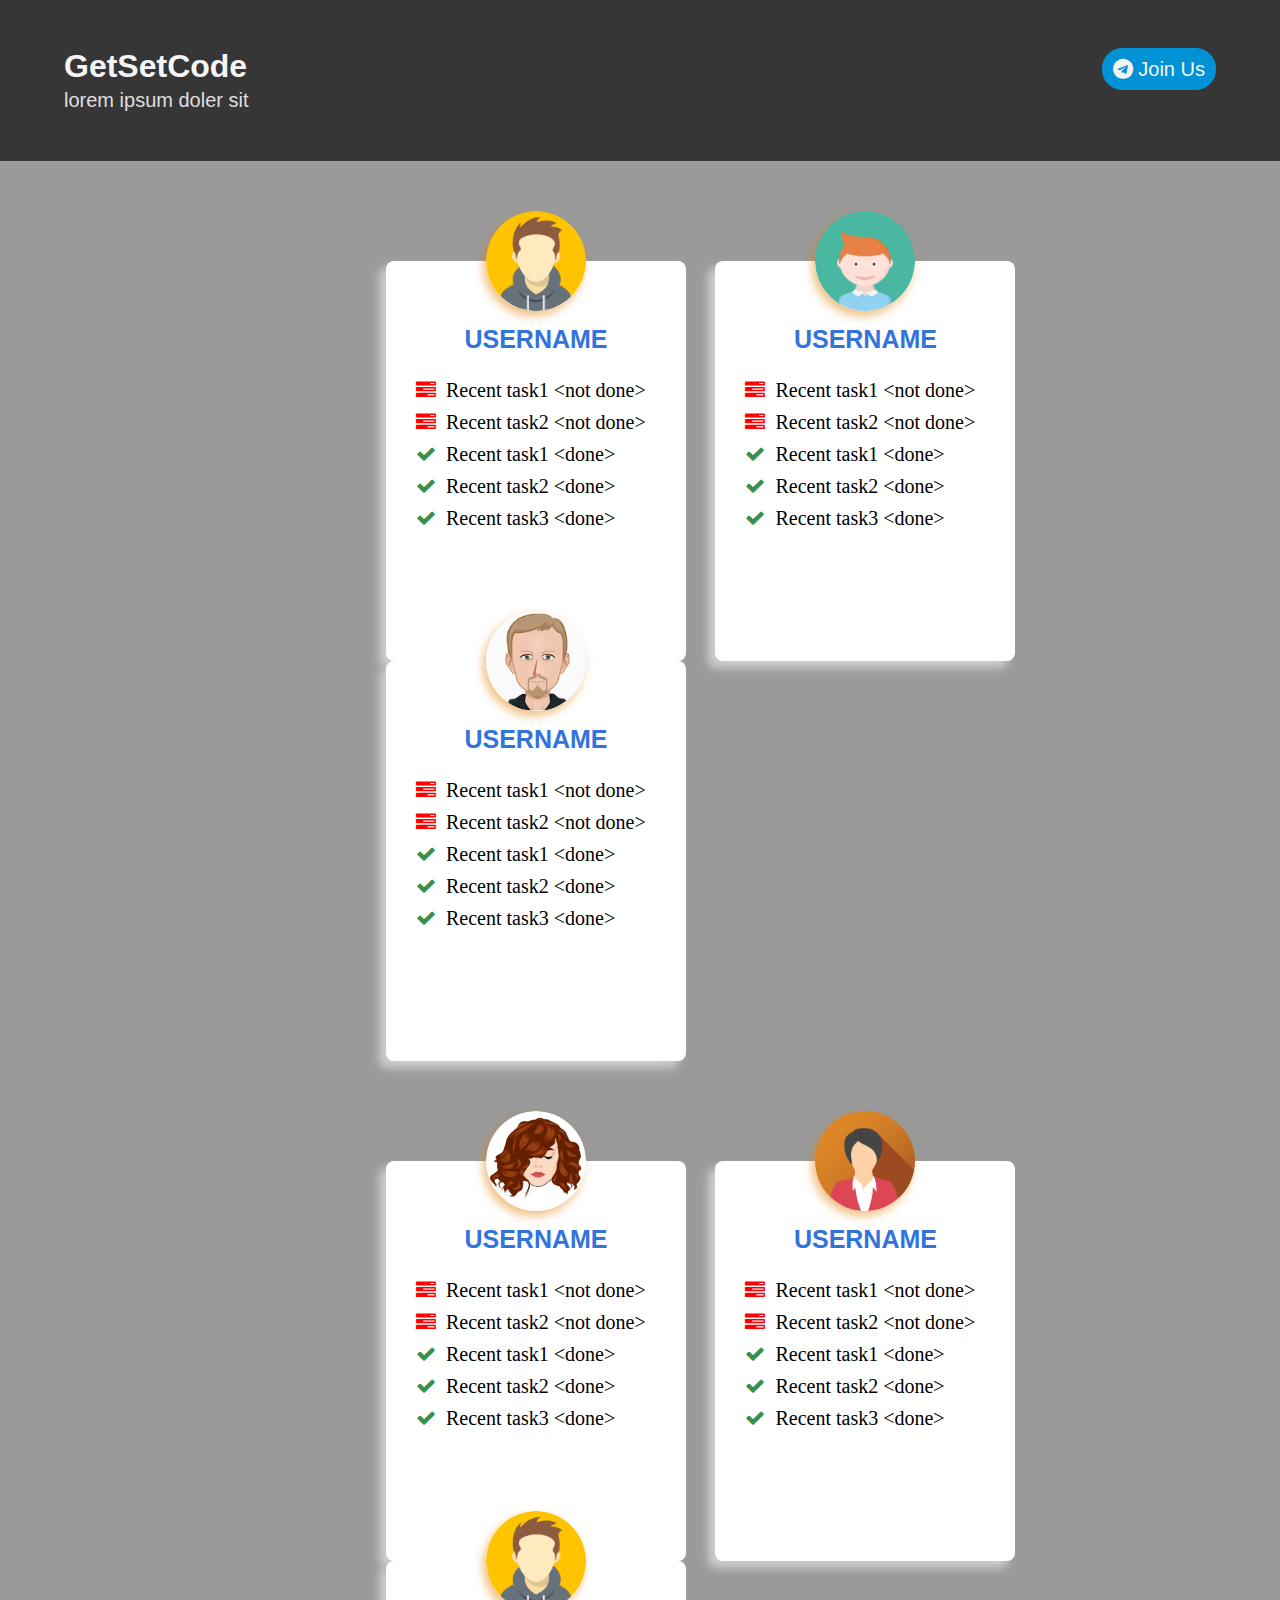
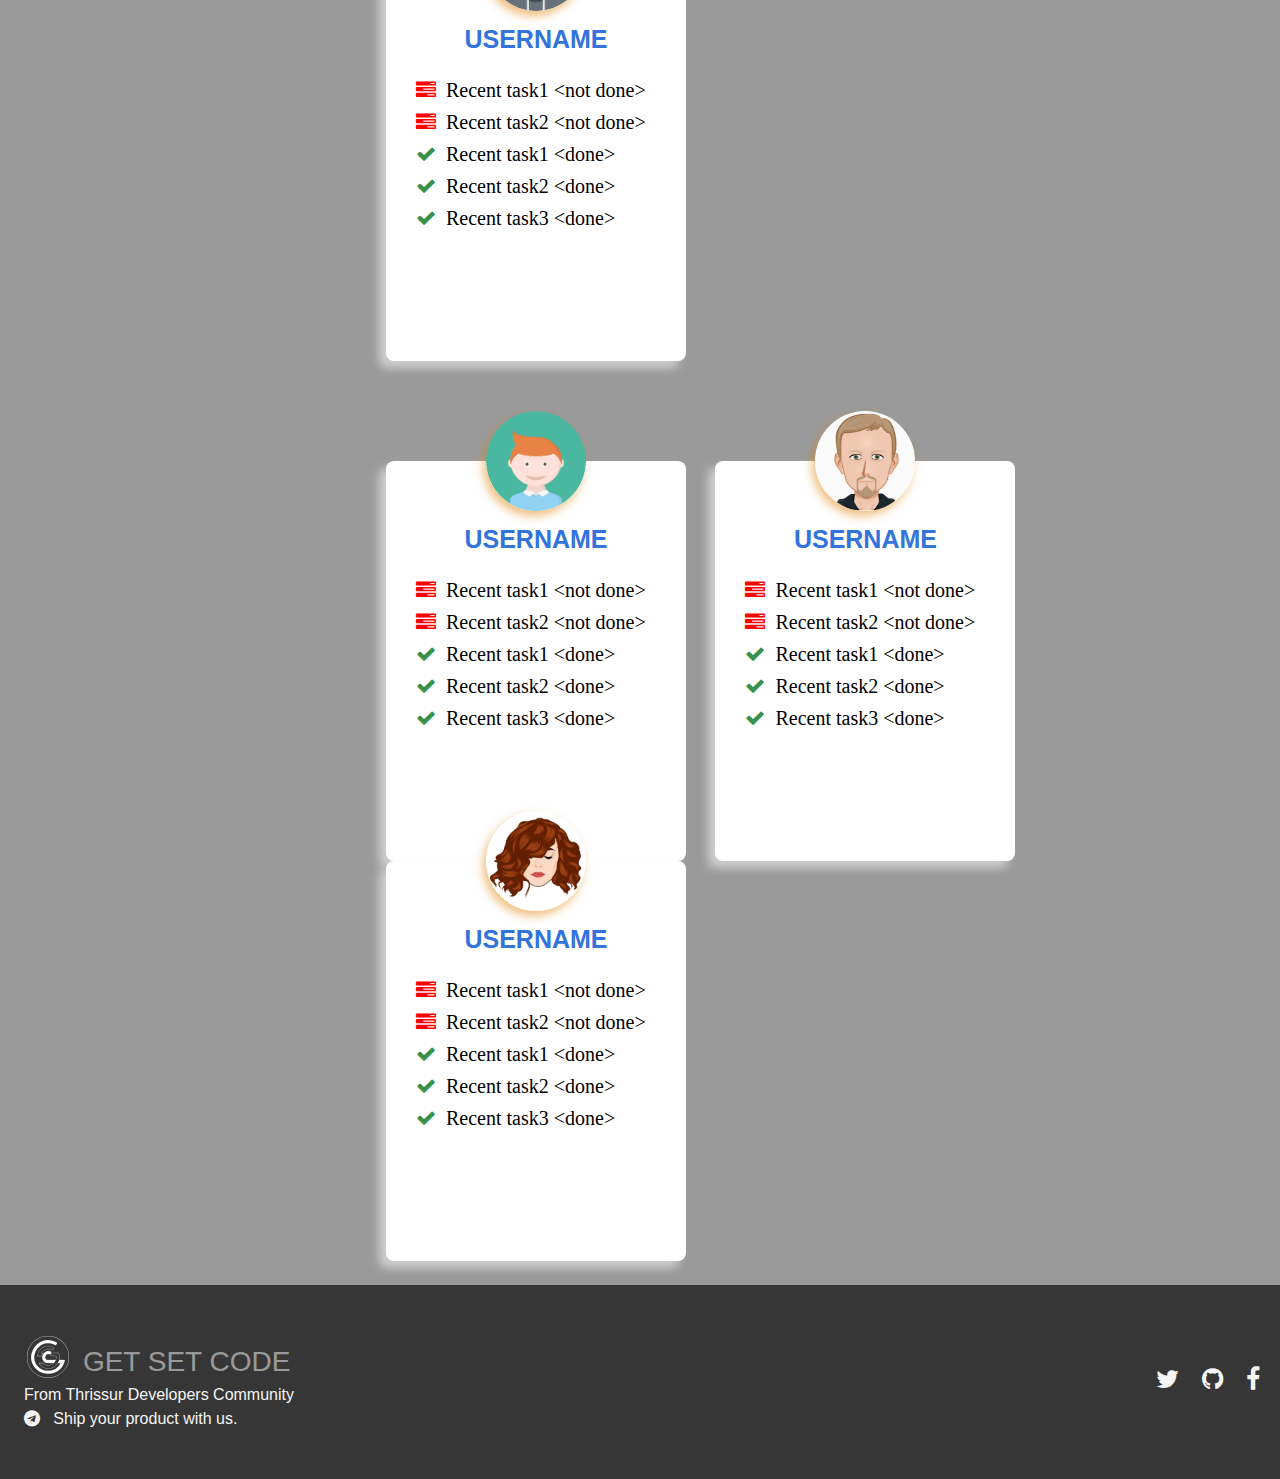
==== index.html @ 69f1162e "responsive modification" ====
<!DOCTYPE html>
<html lang="en" dir="ltr">
  <head>
    <meta charset="utf-8">
    <meta name="viewport" content="width=device-width, initial-scale=1">
    <link rel="shortcut icon" href="images/gsc_black.png">
    <title>GSC</title>
    <link rel="stylesheet" href="css/index.css">
    <link rel="stylesheet" href="css/bulma.css">
    <link rel="stylesheet" href="https://stackpath.bootstrapcdn.com/font-awesome/4.7.0/css/font-awesome.min.css">
  </head>
  <body>

    <!-- Top Section (Header) -->
      <section class="hero is-dark top-sect">
        <div class="hero-body">
          <div class="container">
            <a href="https:t.me/gsc_tdc" target="_blank">
              <div class="join-us">
                <i class="fa fa-telegram" aria-hidden="true"></i> Join Us
              </div>
            </a>
            <h1 class="title">
              GetSetCode
            </h1>
            <h2 class="subtitle">
              lorem ipsum doler sit
            </h2>
          </div>
        </div>
      </section>

    <!-- content part Leaderboard and user cards -->
    <div class="columns content-part">
      <!-- Leaderboard -->
      <div class="column is-one-quarter leader-board">

      </div>
      <!-- user cards -->
      <div class="column is-three-quarters">
        <div class="profile-cards">
          <a href="pages/user.html">
            <div class="user-card">
              <img class="user-avatar" src="images/ava1.jpg" alt="user_name">
              <h1 class="user-name">Username</h1>
              <div class="recent-task">
                <i class="fa fa-tasks" aria-hidden="true" style="color:#ff0000;"><font> &nbsp;Recent task1 &lt;not done&gt;</font></i><br>
                <i class="fa fa-tasks" aria-hidden="true" style="color:#ff0000;"><font> &nbsp;Recent task2 &lt;not done&gt;</font></i><br>
                <i class="fa fa-check" aria-hidden="true" style="color:#37914d;"><font> &nbsp;Recent task1 &lt;done&gt;</font></i><br>
                <i class="fa fa-check" aria-hidden="true" style="color:#37914d;"><font> &nbsp;Recent task2 &lt;done&gt;</font></i><br>
                <i class="fa fa-check" aria-hidden="true" style="color:#37914d;"><font> &nbsp;Recent task3 &lt;done&gt;</font></i>
              </div>
              <!-- <div class="performance-graph">
                <canvas id="myChart" width="400" height="100px"></canvas>
              </div> -->
            </div>
          </a>
          <a href="pages/user.html">
            <div class="user-card">
              <img class="user-avatar" src="images/ava2.jpg" alt="user_name">
              <h1 class="user-name">Username</h1>
              <div class="recent-task">
                <i class="fa fa-tasks" aria-hidden="true" style="color:#ff0000;"><font> &nbsp;Recent task1 &lt;not done&gt;</font></i><br>
                <i class="fa fa-tasks" aria-hidden="true" style="color:#ff0000;"><font> &nbsp;Recent task2 &lt;not done&gt;</font></i><br>
                <i class="fa fa-check" aria-hidden="true" style="color:#37914d;"><font> &nbsp;Recent task1 &lt;done&gt;</font></i><br>
                <i class="fa fa-check" aria-hidden="true" style="color:#37914d;"><font> &nbsp;Recent task2 &lt;done&gt;</font></i><br>
                <i class="fa fa-check" aria-hidden="true" style="color:#37914d;"><font> &nbsp;Recent task3 &lt;done&gt;</font></i>
              </div>
            </div>
          </a>
          <a href="pages/user.html">
            <div class="user-card">
              <img class="user-avatar" src="images/ava3.png" alt="user_name">
              <h1 class="user-name">Username</h1>
              <div class="recent-task">
                <i class="fa fa-tasks" aria-hidden="true" style="color:#ff0000"><font> &nbsp;Recent task1 &lt;not done&gt;</font></i><br>
                <i class="fa fa-tasks" aria-hidden="true" style="color:#ff0000"><font> &nbsp;Recent task2 &lt;not done&gt;</font></i><br>
                <i class="fa fa-check" aria-hidden="true" style="color:#37914d;"><font> &nbsp;Recent task1 &lt;done&gt;</font></i><br>
                <i class="fa fa-check" aria-hidden="true" style="color:#37914d;"><font> &nbsp;Recent task2 &lt;done&gt;</font></i><br>
                <i class="fa fa-check" aria-hidden="true" style="color:#37914d;"><font> &nbsp;Recent task3 &lt;done&gt;</font></i>
              </div>
            </div>
          </a>
        </div>

        <div class="profile-cards">
          <a href="pages/user.html">
            <div class="user-card">
              <img class="user-avatar" src="images/ava4.png" alt="user_name">
              <h1 class="user-name">Username</h1>
              <div class="recent-task">
                <i class="fa fa-tasks" aria-hidden="true" style="color:#ff0000"><font> &nbsp;Recent task1 &lt;not done&gt;</font></i><br>
                <i class="fa fa-tasks" aria-hidden="true" style="color:#ff0000"><font> &nbsp;Recent task2 &lt;not done&gt;</font></i><br>
                <i class="fa fa-check" aria-hidden="true" style="color:#37914d;"><font> &nbsp;Recent task1 &lt;done&gt;</font></i><br>
                <i class="fa fa-check" aria-hidden="true" style="color:#37914d;"><font> &nbsp;Recent task2 &lt;done&gt;</font></i><br>
                <i class="fa fa-check" aria-hidden="true" style="color:#37914d;"><font> &nbsp;Recent task3 &lt;done&gt;</font></i>
              </div>
            </div>
          </a>
          <a href="pages/user.html">
            <div class="user-card">
              <img class="user-avatar" src="images/ava5.png" alt="user_name">
              <h1 class="user-name">Username</h1>
              <div class="recent-task">
                <i class="fa fa-tasks" aria-hidden="true" style="color:#ff0000"><font> &nbsp;Recent task1 &lt;not done&gt;</font></i><br>
                <i class="fa fa-tasks" aria-hidden="true" style="color:#ff0000"><font> &nbsp;Recent task2 &lt;not done&gt;</font></i><br>
                <i class="fa fa-check" aria-hidden="true" style="color:#37914d;"><font> &nbsp;Recent task1 &lt;done&gt;</font></i><br>
                <i class="fa fa-check" aria-hidden="true" style="color:#37914d;"><font> &nbsp;Recent task2 &lt;done&gt;</font></i><br>
                <i class="fa fa-check" aria-hidden="true" style="color:#37914d;"><font> &nbsp;Recent task3 &lt;done&gt;</font></i>
              </div>
            </div>
          </a>
          <a href="pages/user.html">
            <div class="user-card">
              <img class="user-avatar" src="images/ava1.jpg" alt="user_name">
              <h1 class="user-name">Username</h1>
              <div class="recent-task">
                <i class="fa fa-tasks" aria-hidden="true" style="color:#ff0000"><font> &nbsp;Recent task1 &lt;not done&gt;</font></i><br>
                <i class="fa fa-tasks" aria-hidden="true" style="color:#ff0000"><font> &nbsp;Recent task2 &lt;not done&gt;</font></i><br>
                <i class="fa fa-check" aria-hidden="true" style="color:#37914d;"><font> &nbsp;Recent task1 &lt;done&gt;</font></i><br>
                <i class="fa fa-check" aria-hidden="true" style="color:#37914d;"><font> &nbsp;Recent task2 &lt;done&gt;</font></i><br>
                <i class="fa fa-check" aria-hidden="true" style="color:#37914d;"><font> &nbsp;Recent task3 &lt;done&gt;</font></i>
              </div>
            </div>
          </a>
        </div>

        <div class="profile-cards">
          <a href="pages/user.html">
            <div class="user-card">
              <img class="user-avatar" src="images/ava2.jpg" alt="user_name">
              <h1 class="user-name">Username</h1>
              <div class="recent-task">
                <i class="fa fa-tasks" aria-hidden="true" style="color:#ff0000"><font> &nbsp;Recent task1 &lt;not done&gt;</font></i><br>
                <i class="fa fa-tasks" aria-hidden="true" style="color:#ff0000"><font> &nbsp;Recent task2 &lt;not done&gt;</font></i><br>
                <i class="fa fa-check" aria-hidden="true" style="color:#37914d;"><font> &nbsp;Recent task1 &lt;done&gt;</font></i><br>
                <i class="fa fa-check" aria-hidden="true" style="color:#37914d;"><font> &nbsp;Recent task2 &lt;done&gt;</font></i><br>
                <i class="fa fa-check" aria-hidden="true" style="color:#37914d;"><font> &nbsp;Recent task3 &lt;done&gt;</font></i>
              </div>
            </div>
          </a>
          <a href="pages/user.html">
            <div class="user-card">
              <img class="user-avatar" src="images/ava3.png" alt="user_name">
              <h1 class="user-name">Username</h1>
              <div class="recent-task">
                <i class="fa fa-tasks" aria-hidden="true" style="color:#ff0000"><font> &nbsp;Recent task1 &lt;not done&gt;</font></i><br>
                <i class="fa fa-tasks" aria-hidden="true" style="color:#ff0000"><font> &nbsp;Recent task2 &lt;not done&gt;</font></i><br>
                <i class="fa fa-check" aria-hidden="true" style="color:#37914d;"><font> &nbsp;Recent task1 &lt;done&gt;</font></i><br>
                <i class="fa fa-check" aria-hidden="true" style="color:#37914d;"><font> &nbsp;Recent task2 &lt;done&gt;</font></i><br>
                <i class="fa fa-check" aria-hidden="true" style="color:#37914d;"><font> &nbsp;Recent task3 &lt;done&gt;</font></i>
              </div>
            </div>
          </a>
          <a href="pages/user.html">
            <div class="user-card">
              <img class="user-avatar" src="images/ava4.png" alt="user_name">
              <h1 class="user-name">Username</h1>
              <div class="recent-task">
                <i class="fa fa-tasks" aria-hidden="true" style="color:#ff0000"><font> &nbsp;Recent task1 &lt;not done&gt;</font></i><br>
                <i class="fa fa-tasks" aria-hidden="true" style="color:#ff0000"><font> &nbsp;Recent task2 &lt;not done&gt;</font></i><br>
                <i class="fa fa-check" aria-hidden="true" style="color:#37914d;"><font> &nbsp;Recent task1 &lt;done&gt;</font></i><br>
                <i class="fa fa-check" aria-hidden="true" style="color:#37914d;"><font> &nbsp;Recent task2 &lt;done&gt;</font></i><br>
                <i class="fa fa-check" aria-hidden="true" style="color:#37914d;"><font> &nbsp;Recent task3 &lt;done&gt;</font></i>
              </div>
            </div>
          </a>
        </div>

      </div>
    </div>
    <section class="hero is-dark footer-part">
      <div class="hero-body">
        <div class="columns">
          <div class="footer-details column">
            <img src="images/gsc_white.png" alt="gsc_logo" class="footer-logo">&nbsp;
            <h1>GET SET CODE</h1>
            <h2>From Thrissur Developers Community</h2>
            <h4>
                <div class="join-us-foot">
                  <a href="https:t.me/gsc_tdc" target="_blank">
                    <i class="fa fa-telegram" aria-hidden="true"></i> &nbsp; Ship your product with us.
                  </a>
                </div>

            </h4>
          </div>
          <div class="social-media">
            <a href="https://www.twitter.com" target="_blank"><i class="fa fa-twitter" aria-hidden="true"></i></a>
            <a href="https://www.github.com" target="_blank"><i class="fa fa-github" aria-hidden="true"></i></a>
            <a href="https://www.facebook.com" target="_blank"><i class="fa fa-facebook" aria-hidden="false"></i></a>
          </div>
        </div>
      </div>
    </section>

    <!-- Graph Script Loading -->
    <script src="scripts/Chart.min.js"></script>
    <script src="scripts/graph-local.js"></script>


  </body>
</html>
---- css/index.css ----
body
{
  background: rgba(54, 54, 54, 0.5);
  width: 100%;
}

.join-us
{
  float: right;
  display: inline;
  background: #0092d4;
  border: 1px solid #0092d4;
  border-radius: 20px;
  padding: 5px 10px 5px 10px;
  font-size: 20px;
}

.join-us i p
{
  display: inline;
}

body > div : content-part
{
  width: 100%;
  min-height: 100vh;
  max-height: 100%;
}

.leader-board
{
}

.profile-cards
{
  margin-top: 100px;
  margin-left: 60px;
}

.user-card
{
  background: #fff;
  margin-right: 25px;
  display: inline-block;
  width: 300px;
  height: 400px;
  border-radius: 8px;
  -webkit-box-shadow: -7px 7px 10px 0px rgba(207,207,207,1);
  -moz-box-shadow: -7px 7px 10px 0px rgba(207,207,207,1);
  box-shadow: -7px 7px 10px 0px rgba(207,207,207,1);
}

.user-avatar
{
  display: block;
  border-radius: 50%;
  width: 100px;
  height: 100px;
  margin: -50px auto;
  box-shadow: -3px 5px 10px rgba(225, 128, 0, 0.5);
}
@media screen and (max-width: 800px) {
  .user-avatar
  {
    display: inline-block;
    vertical-align: bottom;
    float: left;
    border-radius: 50%;
    width: 50px;
    height: 50px;
    margin-top: 30px;
    margin-left: 30px;
    box-shadow: -3px 5px 10px rgba(225, 128, 0, 0.5);
  }
}

.footer-part h1
{
  display: inline;
  font-size: 28px;
  color: rgba(255, 255, 255, 0.5);
}

.footer-logo
{
  width: 50px;
  height: 50px;
  display: inline-block;
  vertical-align: bottom;
}

.footer-details
{
  display: inline;
}

.social-media
{
  display: inline;
  float: right;
  margin-top: 40px;
  font-size: 25px;
  letter-spacing: 8px;
}
@media screen and (max-width : 800px) {
  .social-media
  {
    width: 100%;
    margin-top: 0px;
    margin-left: 100px;
  }
}

.recent-task
{
  width: 280px;
  height: 250px;
  display: block;
  margin-top: 15px;
  margin-left: 30px;
  font-size: 20px;
  line-height: 1.6;
}
@media screen and (max-width : 800px) {
  .recent-task
  {
    margin-top: 26px;
    line-height: 1.4;
    font-size: 18px;
  }
}

.recent-task font
{
  color: #000;
}

.user-name
{
  font-size: 25px;
  font-weight: bold;
  text-align: center;
  text-transform: uppercase;
  width: 100%;
  margin-top: 60px;
}
@media screen and (max-width : 800px) {
  .user-name
  {
    width: auto;
    margin: 40px auto 0 5px;
    font-size: 20px;

  }
}
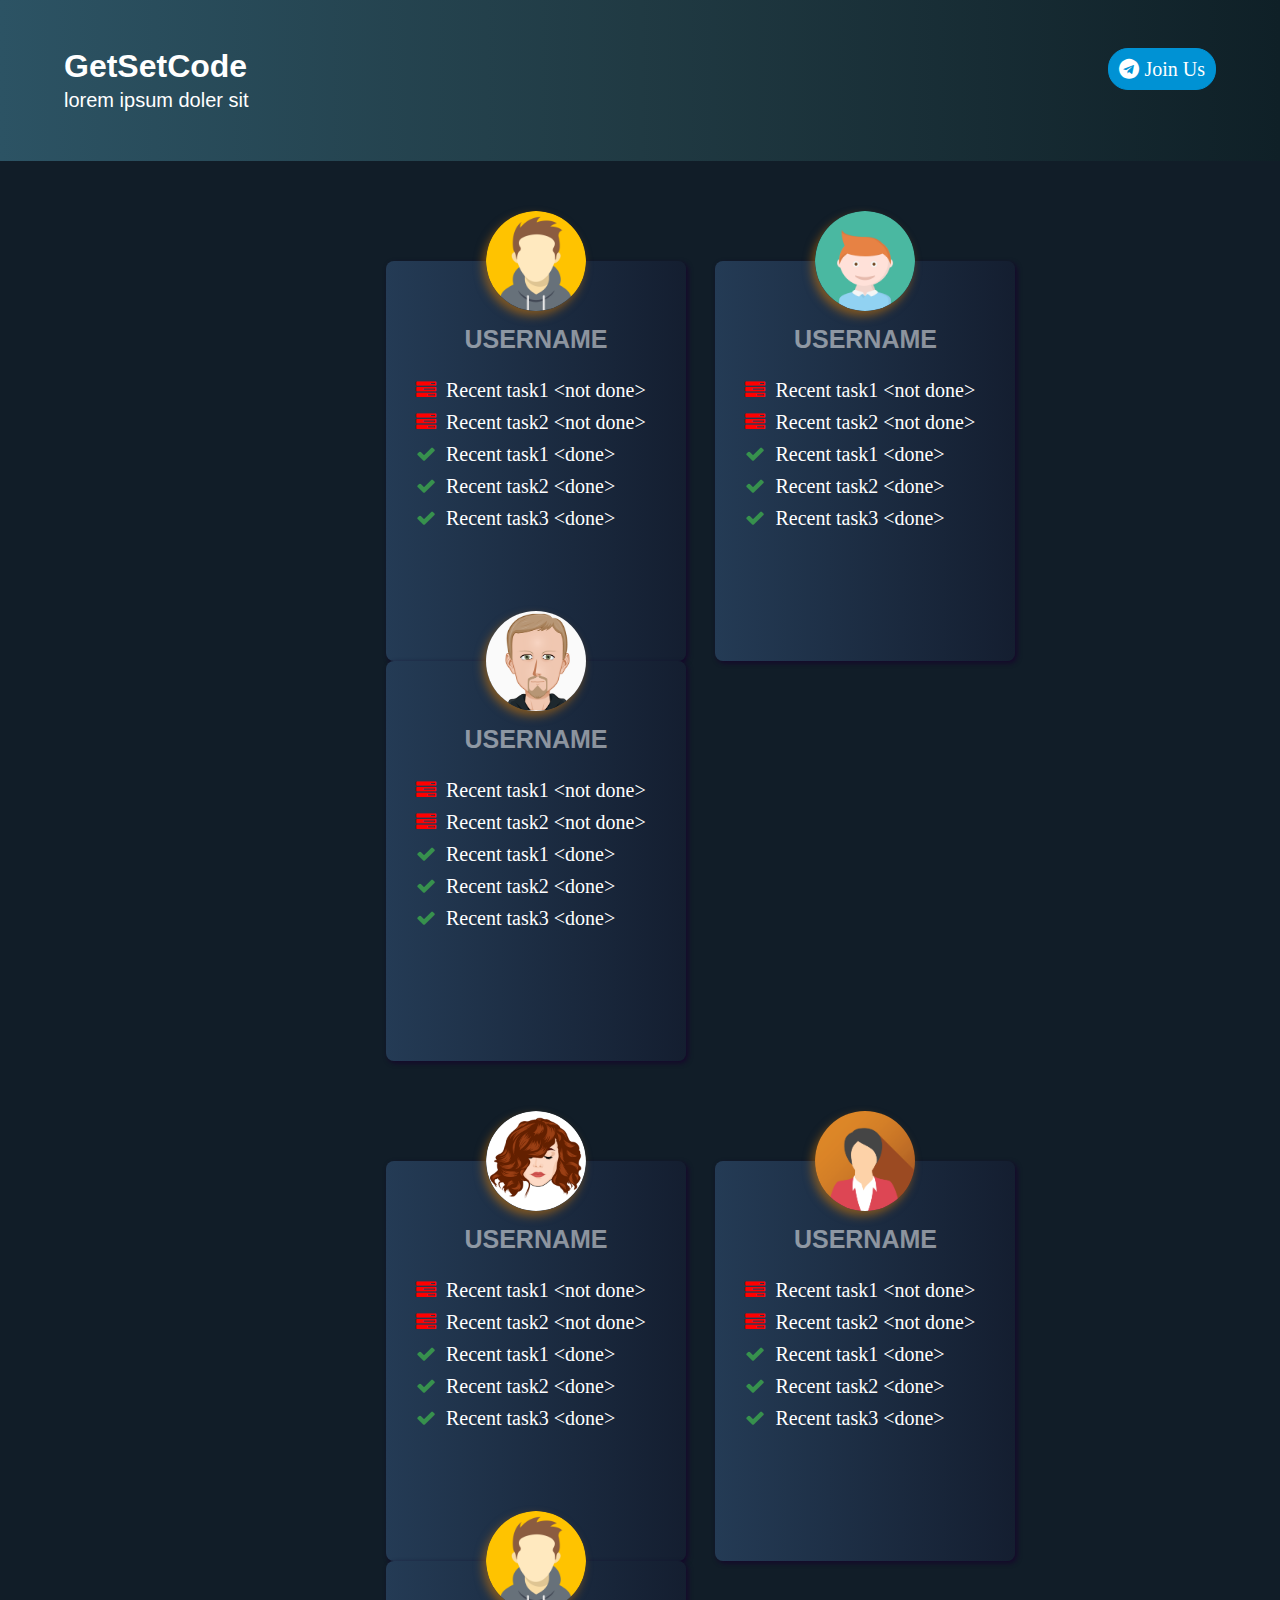
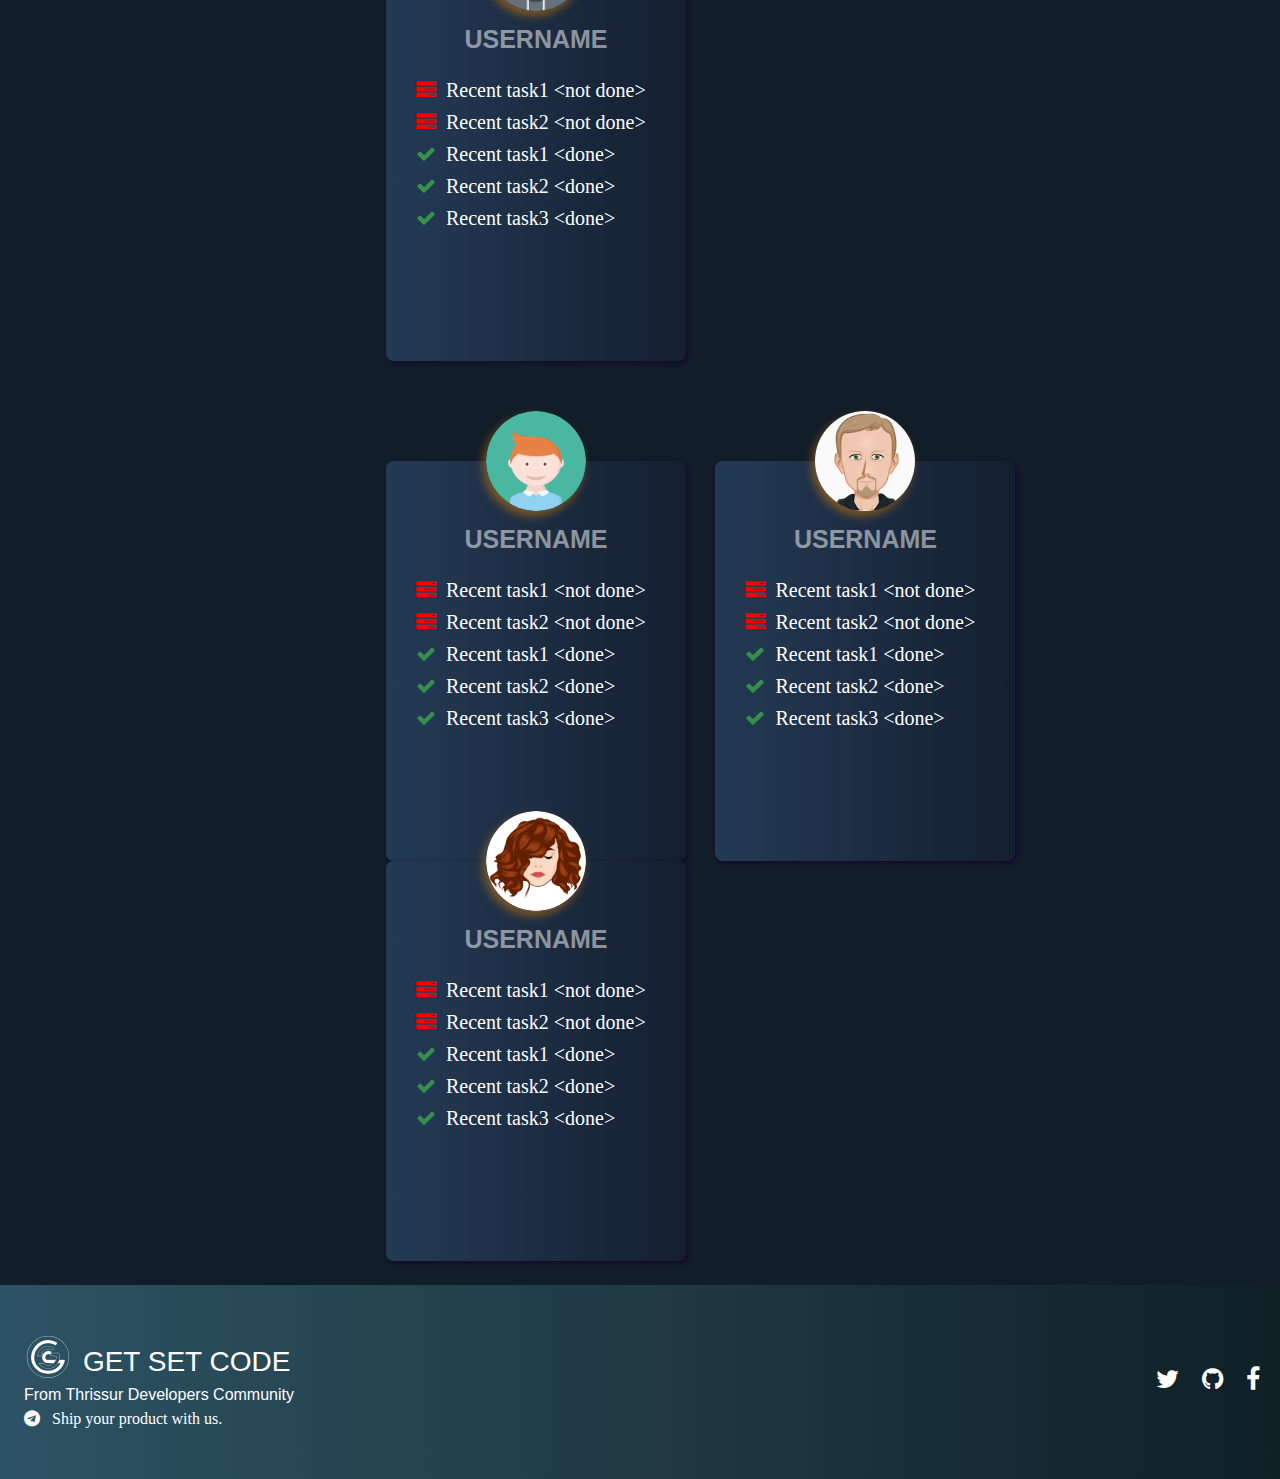
==== commit 35274291: "dark theme" ====
--- a/index.html
+++ b/index.html
@@ -12,12 +12,12 @@
   <body>
 
     <!-- Top Section (Header) -->
-      <section class="hero is-dark top-sect">
+      <section class="hero top-sect">
         <div class="hero-body">
           <div class="container">
             <a href="https:t.me/gsc_tdc" target="_blank">
               <div class="join-us">
-                <i class="fa fa-telegram" aria-hidden="true"></i> Join Us
+                <i class="fa fa-telegram" aria-hidden="true"> Join Us</i>
               </div>
             </a>
             <h1 class="title">
@@ -169,7 +169,7 @@
 
       </div>
     </div>
-    <section class="hero is-dark footer-part">
+    <section class="hero footer-part">
       <div class="hero-body">
         <div class="columns">
           <div class="footer-details column">
@@ -179,7 +179,7 @@
             <h4>
                 <div class="join-us-foot">
                   <a href="https:t.me/gsc_tdc" target="_blank">
-                    <i class="fa fa-telegram" aria-hidden="true"></i> &nbsp; Ship your product with us.
+                    <i class="fa fa-telegram" aria-hidden="true"> &nbsp; Ship your product with us.</i>
                   </a>
                 </div>
 
--- a/css/index.css
+++ b/css/index.css
@@ -1,8 +1,21 @@
 
-body
+html, body
 {
-  background: rgba(54, 54, 54, 0.5);
   width: 100%;
+  overflow-x: hidden;
+  background: #111d28;
+}
+
+.top-sect
+{
+  background: #0F2027;  /* fallback for old browsers */
+  background: -webkit-linear-gradient(to right, #2C5364, #203A43, #0F2027);  /* Chrome 10-25, Safari 5.1-6 */
+  background: linear-gradient(to right, #2C5364, #203A43, #0F2027); /* W3C, IE 10+/ Edge, Firefox 16+, Chrome 26+, Opera 12+, Safari 7+ */
+}
+
+.top-sect h1, h2
+{
+  color : #fff !important;
 }
 
 .join-us
@@ -16,14 +29,14 @@
   font-size: 20px;
 }
 
-.join-us i p
+.join-us i
 {
   display: inline;
+  color: #fff;
 }
 
 body > div : content-part
 {
-  width: 100%;
   min-height: 100vh;
   max-height: 100%;
 }
@@ -40,15 +53,23 @@
 
 .user-card
 {
-  background: #fff;
+  background: #141E30;  /* fallback for old browsers */
+  background: -webkit-linear-gradient(to right, #243B55, #141E30);  /* Chrome 10-25, Safari 5.1-6 */
+  background: linear-gradient(to right, #243B55, #141E30); /* W3C, IE 10+/ Edge, Firefox 16+, Chrome 26+, Opera 12+, Safari 7+ */
   margin-right: 25px;
   display: inline-block;
+  color: rgba(255, 255, 255, 0.5);
   width: 300px;
   height: 400px;
   border-radius: 8px;
-  -webkit-box-shadow: -7px 7px 10px 0px rgba(207,207,207,1);
-  -moz-box-shadow: -7px 7px 10px 0px rgba(207,207,207,1);
-  box-shadow: -7px 7px 10px 0px rgba(207,207,207,1);
+  -webkit-box-shadow: 2px 2px 5px 0px rgba(22,7,43,1);
+  -moz-box-shadow: 2px 2px 5px 0px rgba(22,7,43,1);
+  box-shadow: 2px 2px 5px 0px rgba(22,7,43,1);
+}
+
+.user-card font
+{
+  color: #fff !important;
 }
 
 .user-avatar
@@ -75,11 +96,18 @@
   }
 }
 
-.footer-part h1
+.footer-part
+{
+  background: #0F2027;  /* fallback for old browsers */
+  background: -webkit-linear-gradient(to right, #2C5364, #203A43, #0F2027);  /* Chrome 10-25, Safari 5.1-6 */
+  background: linear-gradient(to right, #2C5364, #203A43, #0F2027); /* W3C, IE 10+/ Edge, Firefox 16+, Chrome 26+, Opera 12+, Safari 7+ */
+}
+
+.footer-part h1, i
 {
   display: inline;
   font-size: 28px;
-  color: rgba(255, 255, 255, 0.5);
+  color: #fff;
 }
 
 .footer-logo
@@ -144,7 +172,14 @@
   text-transform: uppercase;
   width: 100%;
   margin-top: 60px;
+  color: #rgba(255, 255, 255, 0.5);
 }
+
+.user-name:hover
+{
+  color: #fff;
+}
+
 @media screen and (max-width : 800px) {
   .user-name
   {
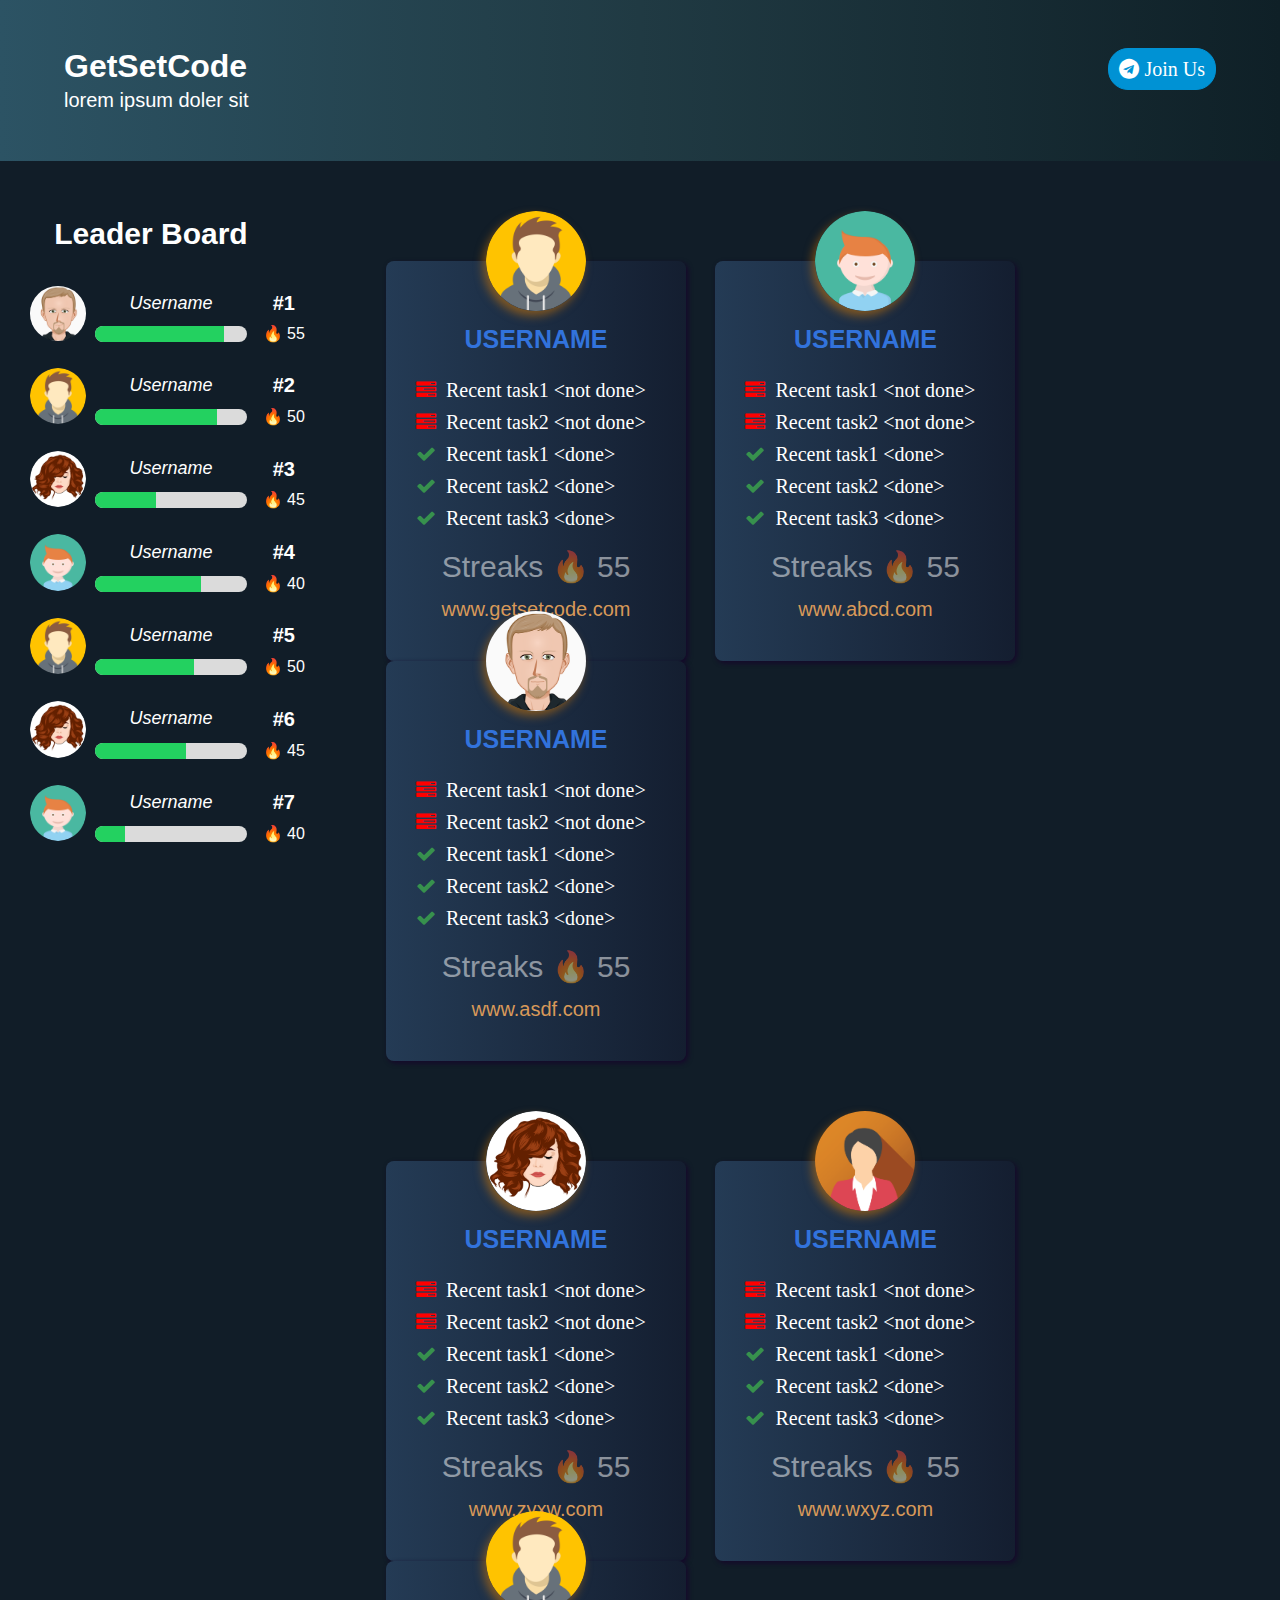
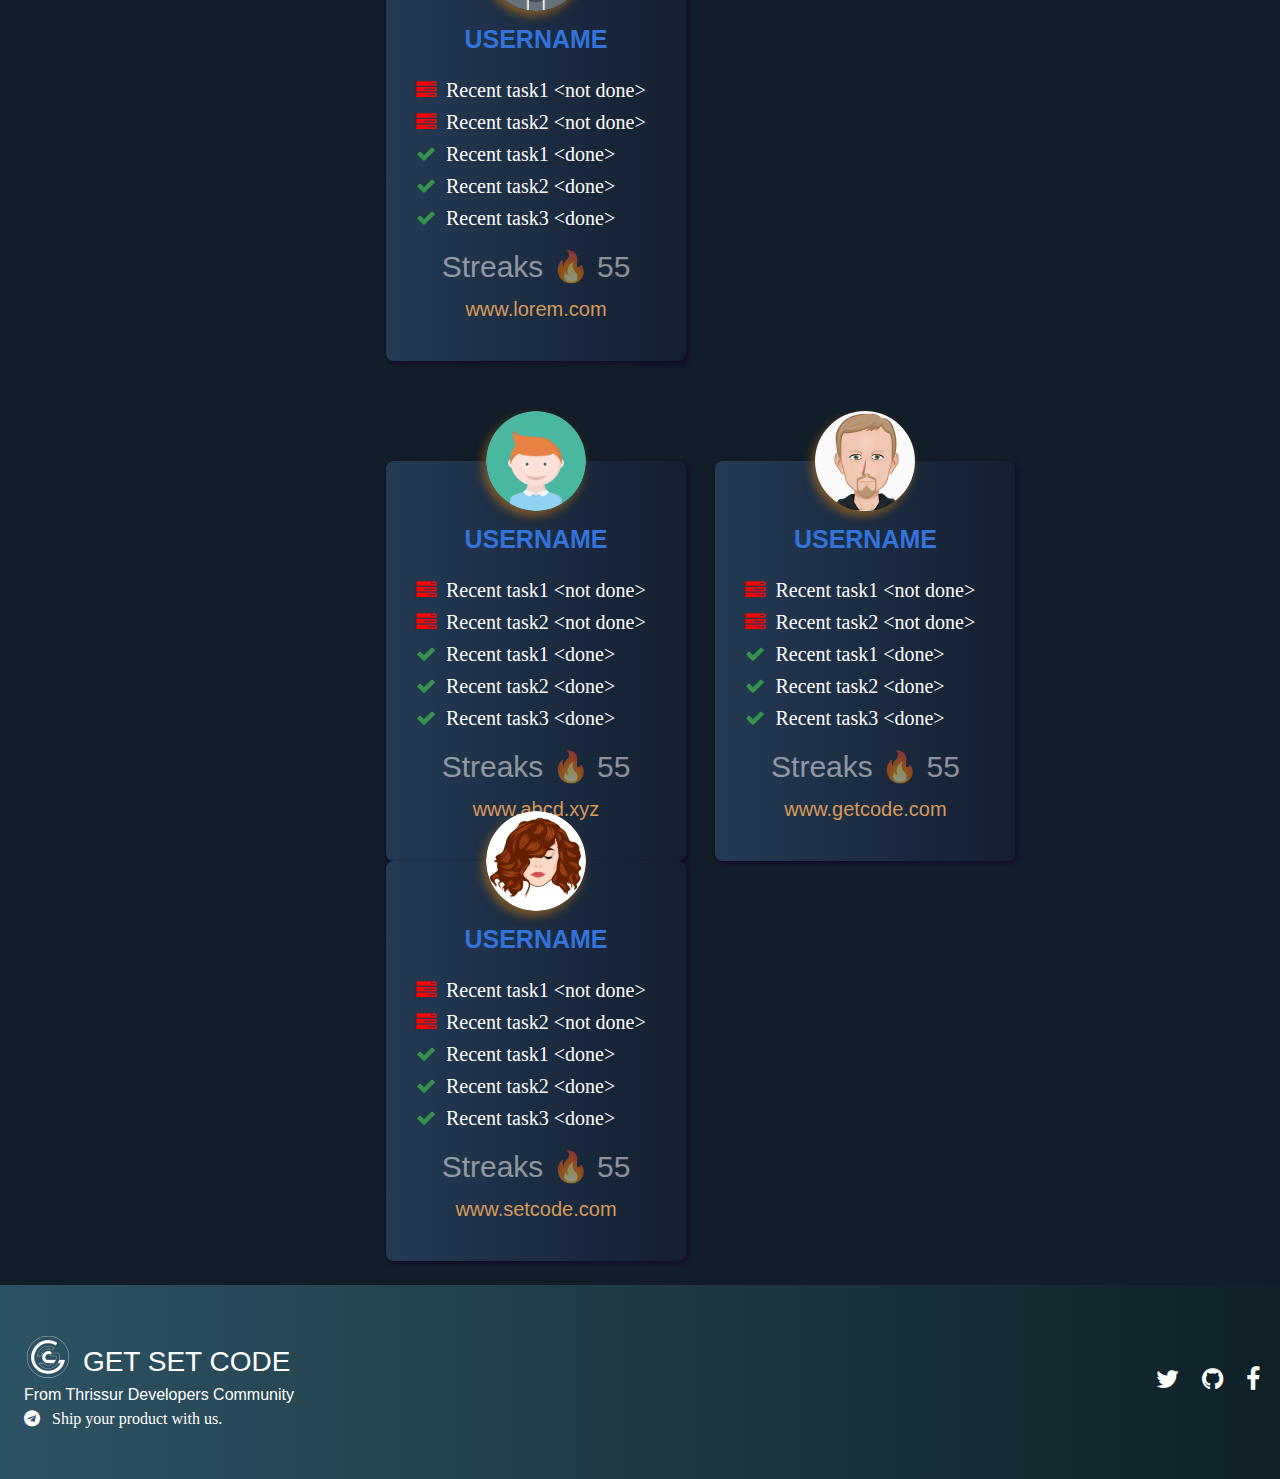
==== commit 0b415691: "leader board added" ====
--- a/index.html
+++ b/index.html
@@ -34,12 +34,140 @@
     <div class="columns content-part">
       <!-- Leaderboard -->
       <div class="column is-one-quarter leader-board">
-
+        <h1>Leader Board</h1>
+        <div class="rank-list">
+          <div class="position">
+            <table>
+              <tr>
+                <td rowspan="2">
+                  <img src="images/ava3.png" alt="user_name" class="rank-dp">
+                </td>
+                <td class="tab-mid rank-user">Username</td>
+                <td class="tab-end rank-pos">#1</td>
+              </tr>
+              <tr>
+                <td class="tab-mid">
+                  <progress class="progress is-success" value="85" max="100">85%</progress>
+                </td>
+                <td class="tab-end">🔥 55</td>
+              </tr>
+            </table>
+          </div>
+
+          <div class="position">
+            <table>
+              <tr>
+                <td rowspan="2">
+                  <img src="images/ava1.jpg" alt="user_name" class="rank-dp">
+                </td>
+                <td class="tab-mid rank-user">Username</td>
+                <td class="tab-end rank-pos">#2</td>
+              </tr>
+              <tr>
+                <td class="tab-mid">
+                  <progress class="progress is-success" value="80" max="100">80%</progress>
+                </td>
+                <td class="tab-end">🔥 50</td>
+              </tr>
+            </table>
+          </div>
+
+          <div class="position">
+            <table>
+              <tr>
+                <td rowspan="2">
+                  <img src="images/ava4.png" alt="user_name" class="rank-dp">
+                </td>
+                <td class="tab-mid rank-user">Username</td>
+                <td class="tab-end rank-pos">#3</td>
+              </tr>
+              <tr>
+                <td class="tab-mid">
+                  <progress class="progress is-success" value="40" max="100">40%</progress>
+                </td>
+                <td class="tab-end">🔥 45</td>
+              </tr>
+            </table>
+          </div>
+
+          <div class="position">
+            <table>
+              <tr>
+                <td rowspan="2">
+                  <img src="images/ava2.jpg" alt="user_name" class="rank-dp">
+                </td>
+                <td class="tab-mid rank-user">Username</td>
+                <td class="tab-end rank-pos">#4</td>
+              </tr>
+              <tr>
+                <td class="tab-mid">
+                  <progress class="progress is-success" value="70" max="100">70%</progress>
+                </td>
+                <td class="tab-end">🔥 40</td>
+              </tr>
+            </table>
+          </div>
+
+          <div class="position">
+            <table>
+              <tr>
+                <td rowspan="2">
+                  <img src="images/ava1.jpg" alt="user_name" class="rank-dp">
+                </td>
+                <td class="tab-mid rank-user">Username</td>
+                <td class="tab-end rank-pos">#5</td>
+              </tr>
+              <tr>
+                <td class="tab-mid">
+                  <progress class="progress is-success" value="65" max="100">65%</progress>
+                </td>
+                <td class="tab-end">🔥 50</td>
+              </tr>
+            </table>
+          </div>
+
+          <div class="position">
+            <table>
+              <tr>
+                <td rowspan="2">
+                  <img src="images/ava4.png" alt="user_name" class="rank-dp">
+                </td>
+                <td class="tab-mid rank-user">Username</td>
+                <td class="tab-end rank-pos">#6</td>
+              </tr>
+              <tr>
+                <td class="tab-mid">
+                  <progress class="progress is-success" value="60" max="100">60%</progress>
+                </td>
+                <td class="tab-end">🔥 45</td>
+              </tr>
+            </table>
+          </div>
+
+          <div class="position">
+            <table>
+              <tr>
+                <td rowspan="2">
+                  <img src="images/ava2.jpg" alt="user_name" class="rank-dp">
+                </td>
+                <td class="tab-mid rank-user">Username</td>
+                <td class="tab-end rank-pos">#7</td>
+              </tr>
+              <tr>
+                <td class="tab-mid">
+                  <progress class="progress is-success" value="20" max="100">20%</progress>
+                </td>
+                <td class="tab-end">🔥 40</td>
+              </tr>
+            </table>
+          </div>
+
+        </div>
       </div>
       <!-- user cards -->
       <div class="column is-three-quarters">
         <div class="profile-cards">
-          <a href="pages/user.html">
+          <a href="pages/user.html" class="profle-link">
             <div class="user-card">
               <img class="user-avatar" src="images/ava1.jpg" alt="user_name">
               <h1 class="user-name">Username</h1>
@@ -50,12 +178,15 @@
                 <i class="fa fa-check" aria-hidden="true" style="color:#37914d;"><font> &nbsp;Recent task2 &lt;done&gt;</font></i><br>
                 <i class="fa fa-check" aria-hidden="true" style="color:#37914d;"><font> &nbsp;Recent task3 &lt;done&gt;</font></i>
               </div>
-              <!-- <div class="performance-graph">
-                <canvas id="myChart" width="400" height="100px"></canvas>
-              </div> -->
-            </div>
-          </a>
-          <a href="pages/user.html">
+              <div class="streak">
+                Streaks 🔥 55
+              </div>
+              <div class="working-product">
+                <a href="#">www.getsetcode.com</a>
+              </div>
+            </div>
+          </a>
+          <a href="pages/user.html" class="profle-link">
             <div class="user-card">
               <img class="user-avatar" src="images/ava2.jpg" alt="user_name">
               <h1 class="user-name">Username</h1>
@@ -66,9 +197,15 @@
                 <i class="fa fa-check" aria-hidden="true" style="color:#37914d;"><font> &nbsp;Recent task2 &lt;done&gt;</font></i><br>
                 <i class="fa fa-check" aria-hidden="true" style="color:#37914d;"><font> &nbsp;Recent task3 &lt;done&gt;</font></i>
               </div>
-            </div>
-          </a>
-          <a href="pages/user.html">
+              <div class="streak">
+                Streaks 🔥 55
+              </div>
+              <div class="working-product">
+                <a href="#">www.abcd.com</a>
+              </div>
+            </div>
+          </a>
+          <a href="pages/user.html" class="profle-link">
             <div class="user-card">
               <img class="user-avatar" src="images/ava3.png" alt="user_name">
               <h1 class="user-name">Username</h1>
@@ -79,12 +216,18 @@
                 <i class="fa fa-check" aria-hidden="true" style="color:#37914d;"><font> &nbsp;Recent task2 &lt;done&gt;</font></i><br>
                 <i class="fa fa-check" aria-hidden="true" style="color:#37914d;"><font> &nbsp;Recent task3 &lt;done&gt;</font></i>
               </div>
+              <div class="streak">
+                Streaks 🔥 55
+              </div>
+              <div class="working-product">
+                <a href="#">www.asdf.com</a>
+              </div>
             </div>
           </a>
         </div>
 
         <div class="profile-cards">
-          <a href="pages/user.html">
+          <a href="pages/user.html" class="profle-link">
             <div class="user-card">
               <img class="user-avatar" src="images/ava4.png" alt="user_name">
               <h1 class="user-name">Username</h1>
@@ -95,9 +238,15 @@
                 <i class="fa fa-check" aria-hidden="true" style="color:#37914d;"><font> &nbsp;Recent task2 &lt;done&gt;</font></i><br>
                 <i class="fa fa-check" aria-hidden="true" style="color:#37914d;"><font> &nbsp;Recent task3 &lt;done&gt;</font></i>
               </div>
-            </div>
-          </a>
-          <a href="pages/user.html">
+              <div class="streak">
+                Streaks 🔥 55
+              </div>
+              <div class="working-product">
+                <a href="#">www.zyxw.com</a>
+              </div>
+            </div>
+          </a>
+          <a href="pages/user.html" class="profle-link">
             <div class="user-card">
               <img class="user-avatar" src="images/ava5.png" alt="user_name">
               <h1 class="user-name">Username</h1>
@@ -108,9 +257,15 @@
                 <i class="fa fa-check" aria-hidden="true" style="color:#37914d;"><font> &nbsp;Recent task2 &lt;done&gt;</font></i><br>
                 <i class="fa fa-check" aria-hidden="true" style="color:#37914d;"><font> &nbsp;Recent task3 &lt;done&gt;</font></i>
               </div>
-            </div>
-          </a>
-          <a href="pages/user.html">
+              <div class="streak">
+                Streaks 🔥 55
+              </div>
+              <div class="working-product">
+                <a href="#">www.wxyz.com</a>
+              </div>
+            </div>
+          </a>
+          <a href="pages/user.html" class="profle-link">
             <div class="user-card">
               <img class="user-avatar" src="images/ava1.jpg" alt="user_name">
               <h1 class="user-name">Username</h1>
@@ -121,12 +276,18 @@
                 <i class="fa fa-check" aria-hidden="true" style="color:#37914d;"><font> &nbsp;Recent task2 &lt;done&gt;</font></i><br>
                 <i class="fa fa-check" aria-hidden="true" style="color:#37914d;"><font> &nbsp;Recent task3 &lt;done&gt;</font></i>
               </div>
+              <div class="streak">
+                Streaks 🔥 55
+              </div>
+              <div class="working-product">
+                <a href="#">www.lorem.com</a>
+              </div>
             </div>
           </a>
         </div>
 
         <div class="profile-cards">
-          <a href="pages/user.html">
+          <a href="pages/user.html" class="profle-link">
             <div class="user-card">
               <img class="user-avatar" src="images/ava2.jpg" alt="user_name">
               <h1 class="user-name">Username</h1>
@@ -137,9 +298,15 @@
                 <i class="fa fa-check" aria-hidden="true" style="color:#37914d;"><font> &nbsp;Recent task2 &lt;done&gt;</font></i><br>
                 <i class="fa fa-check" aria-hidden="true" style="color:#37914d;"><font> &nbsp;Recent task3 &lt;done&gt;</font></i>
               </div>
-            </div>
-          </a>
-          <a href="pages/user.html">
+              <div class="streak">
+                Streaks 🔥 55
+              </div>
+              <div class="working-product">
+                <a href="#">www.abcd.xyz</a>
+              </div>
+            </div>
+          </a>
+          <a href="pages/user.html" class="profle-link">
             <div class="user-card">
               <img class="user-avatar" src="images/ava3.png" alt="user_name">
               <h1 class="user-name">Username</h1>
@@ -150,9 +317,15 @@
                 <i class="fa fa-check" aria-hidden="true" style="color:#37914d;"><font> &nbsp;Recent task2 &lt;done&gt;</font></i><br>
                 <i class="fa fa-check" aria-hidden="true" style="color:#37914d;"><font> &nbsp;Recent task3 &lt;done&gt;</font></i>
               </div>
-            </div>
-          </a>
-          <a href="pages/user.html">
+              <div class="streak">
+                Streaks 🔥 55
+              </div>
+              <div class="working-product">
+                <a href="#">www.getcode.com</a>
+              </div>
+            </div>
+          </a>
+          <a href="pages/user.html" class="profle-link" class="profle-link">
             <div class="user-card">
               <img class="user-avatar" src="images/ava4.png" alt="user_name">
               <h1 class="user-name">Username</h1>
@@ -162,6 +335,12 @@
                 <i class="fa fa-check" aria-hidden="true" style="color:#37914d;"><font> &nbsp;Recent task1 &lt;done&gt;</font></i><br>
                 <i class="fa fa-check" aria-hidden="true" style="color:#37914d;"><font> &nbsp;Recent task2 &lt;done&gt;</font></i><br>
                 <i class="fa fa-check" aria-hidden="true" style="color:#37914d;"><font> &nbsp;Recent task3 &lt;done&gt;</font></i>
+              </div>
+              <div class="streak">
+                Streaks 🔥 55
+              </div>
+              <div class="working-product">
+                <a href="#">www.setcode.com</a>
               </div>
             </div>
           </a>
--- a/css/index.css
+++ b/css/index.css
@@ -39,10 +39,6 @@
 {
   min-height: 100vh;
   max-height: 100%;
-}
-
-.leader-board
-{
 }
 
 .profile-cards
@@ -58,7 +54,7 @@
   background: linear-gradient(to right, #243B55, #141E30); /* W3C, IE 10+/ Edge, Firefox 16+, Chrome 26+, Opera 12+, Safari 7+ */
   margin-right: 25px;
   display: inline-block;
-  color: rgba(255, 255, 255, 0.5);
+  color: rgba(255, 255, 255, 0.5) !important;
   width: 300px;
   height: 400px;
   border-radius: 8px;
@@ -143,7 +139,7 @@
 .recent-task
 {
   width: 280px;
-  height: 250px;
+  height: auto;
   display: block;
   margin-top: 15px;
   margin-left: 30px;
@@ -172,7 +168,7 @@
   text-transform: uppercase;
   width: 100%;
   margin-top: 60px;
-  color: #rgba(255, 255, 255, 0.5);
+  color: #rgba(255, 255, 255, 0.5) !important;
 }
 
 .user-name:hover
@@ -189,3 +185,103 @@
 
   }
 }
+
+.streak
+{
+  color: rgba(255, 255, 255, 0.5) !important;
+  text-align: center;
+  font-size: 30px;
+  width: 250px;
+  height: 50px;
+  display: block;
+  margin: 10px auto 0 auto;
+}
+
+.working-product
+{
+  text-align: center;
+  font-size: 20px;
+  color: rgb(216, 153, 89);
+}
+
+.working-product > a
+{
+  color: rgb(216, 153, 89);
+}
+
+.working-product > a:hover
+{
+  color: rgba(255, 255, 255, 0.5);
+}
+
+.profle-link :hover
+{
+  h1{
+    color: #fff;
+  }
+}
+
+.position
+{
+  width: 100%;
+  display: block;
+  margin-left: 10px;
+  margin-bottom: 20px;
+  color: #fff;
+}
+
+.position table td
+{
+  vertical-align: middle;
+  text-align: center;
+}
+
+.leader-board h1
+{
+  color: #fff;
+  text-align: center;
+  font-size: 30px;
+  font-weight: bold;
+  margin-top: 50px;
+}
+
+.rank-list
+{
+  margin-top: 30px;
+  margin-left: 20px;
+}
+
+.rank-dp
+{
+  width: 100%;
+  border-radius: 50%;
+}
+
+.tab-mid
+{
+  width: 60%;
+}
+
+.tab-mid progress
+{
+  width: 90%;
+  display: block;
+  margin: 0 auto;
+}
+
+.tab-end
+{
+  width: 20%;
+}
+
+.rank-user
+{
+  font-style: italic;
+  font-size: 18px;
+}
+
+.rank-pos
+{
+  font-weight: bold;
+  font-size: 20px;
+}
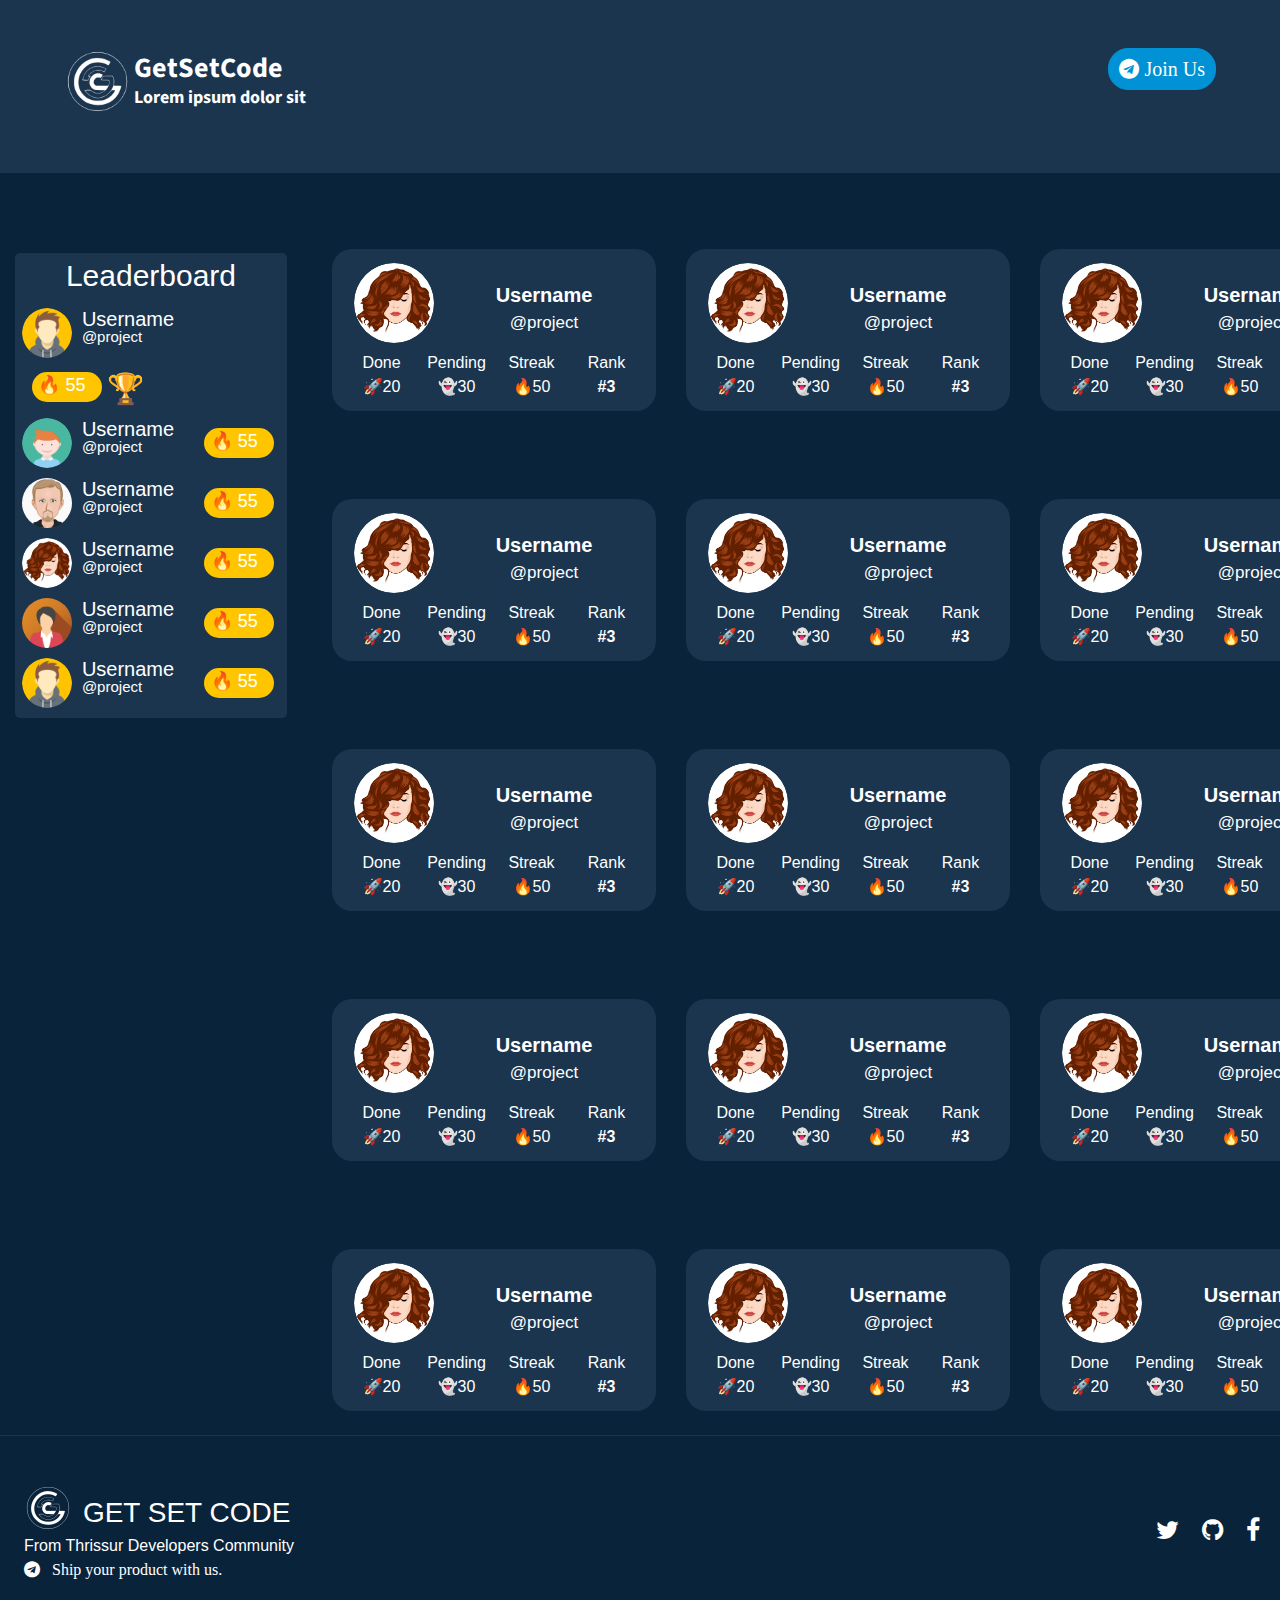
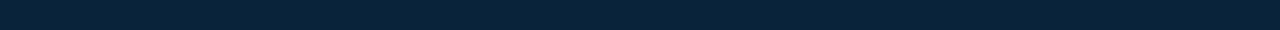
==== commit fb6590b5: "UI changed" ====
--- a/index.html
+++ b/index.html
@@ -4,10 +4,11 @@
     <meta charset="utf-8">
     <meta name="viewport" content="width=device-width, initial-scale=1">
     <link rel="shortcut icon" href="images/gsc_black.png">
-    <title>GSC</title>
+    <title>GSC | GetSetCode</title>
     <link rel="stylesheet" href="css/index.css">
     <link rel="stylesheet" href="css/bulma.css">
     <link rel="stylesheet" href="https://stackpath.bootstrapcdn.com/font-awesome/4.7.0/css/font-awesome.min.css">
+    <link rel="stylesheet" href="https://fonts.googleapis.com/css?family=Source+Sans+Pro">
   </head>
   <body>
 
@@ -15,339 +16,578 @@
       <section class="hero top-sect">
         <div class="hero-body">
           <div class="container">
+            <!-- join us -->
             <a href="https:t.me/gsc_tdc" target="_blank">
               <div class="join-us">
                 <i class="fa fa-telegram" aria-hidden="true"> Join Us</i>
               </div>
             </a>
-            <h1 class="title">
-              GetSetCode
-            </h1>
-            <h2 class="subtitle">
-              lorem ipsum doler sit
-            </h2>
+            <!-- join us -->
+            <!-- ********************************* -->
+            <!-- title -->
+            <table height="70px">
+              <tr>
+                <td width="70px"><img src="images/gsc_white.png" alt="gsc_logo" style="width:70px; height:70px; margin: auto;"></td>
+                <th>
+                  <div class="head-sub">
+                    <span class="main-title">GetSetCode</span><br>
+                    <span class="sub-title">Lorem ipsum dolor sit</span>
+                  </div>
+                </th>
+              </tr>
+            </table>
+            <!-- title -->
           </div>
         </div>
       </section>
-
-    <!-- content part Leaderboard and user cards -->
-    <div class="columns content-part">
-      <!-- Leaderboard -->
-      <div class="column is-one-quarter leader-board">
-        <h1>Leader Board</h1>
-        <div class="rank-list">
-          <div class="position">
-            <table>
-              <tr>
-                <td rowspan="2">
-                  <img src="images/ava3.png" alt="user_name" class="rank-dp">
-                </td>
-                <td class="tab-mid rank-user">Username</td>
-                <td class="tab-end rank-pos">#1</td>
-              </tr>
-              <tr>
-                <td class="tab-mid">
-                  <progress class="progress is-success" value="85" max="100">85%</progress>
-                </td>
-                <td class="tab-end">🔥 55</td>
-              </tr>
-            </table>
+    <!-- Top Section (Header) -->
+<!-- *********************************************************************************************** -->
+    <!-- Content Part (main) -->
+      <div class="content-part">
+        <div class="columns">
+          <div class="column is-one-quarter">
+              <div class="leaderboard">
+                <h1 class="lead">
+                  Leaderboard
+                </h1>
+                <!-- #1 -->
+                <div class="position">
+                  <div class="pos-avatar">
+                    <img src="images/ava1.jpg" alt="ava1">
+                  </div>
+                  <div class="pos-name">
+                    <div class="ldr-usr">Username</div>
+                    <div class="ldr-prjct"><a href="#"><span class="ldr-hvr">@project</span></a></div>
+                  </div>
+                  <div class="pos-strk">
+                    <div class="topper-streak">
+                      🔥 55 &nbsp;
+                    </div>
+                    <div class="topper">
+                      🏆
+                    </div>
+                  </div>
+                </div>
+                <!-- #2 -->
+                <div class="position">
+                  <div class="pos-avatar">
+                    <img src="images/ava2.jpg" alt="ava1">
+                  </div>
+                  <div class="pos-name">
+                    <div class="ldr-usr">Username</div>
+                    <div class="ldr-prjct"><a href="#"><span class="ldr-hvr">@project</span></a></div>
+                  </div>
+                  <div class="pos-strk">
+                    <div class="normal-streak">
+                      🔥 55 &nbsp;
+                    </div>
+                  </div>
+                </div>
+                <!-- #3 -->
+                <div class="position">
+                  <div class="pos-avatar">
+                    <img src="images/ava3.png" alt="ava1">
+                  </div>
+                  <div class="pos-name">
+                    <div class="ldr-usr">Username</div>
+                    <div class="ldr-prjct"><a href="#"><span class="ldr-hvr">@project</span></a></div>
+                  </div>
+                  <div class="pos-strk">
+                    <div class="normal-streak">
+                      🔥 55 &nbsp;
+                    </div>
+                  </div>
+                </div>
+                <!-- #4 -->
+                <div class="position">
+                  <div class="pos-avatar">
+                    <img src="images/ava4.png" alt="ava1">
+                  </div>
+                  <div class="pos-name">
+                    <div class="ldr-usr">Username</div>
+                    <div class="ldr-prjct"><a href="#"><span class="ldr-hvr">@project</span></a></div>
+                  </div>
+                  <div class="pos-strk">
+                    <div class="normal-streak">
+                      🔥 55 &nbsp;
+                    </div>
+                  </div>
+                </div>
+                <!-- #5 -->
+                <div class="position">
+                  <div class="pos-avatar">
+                    <img src="images/ava5.png" alt="ava1">
+                  </div>
+                  <div class="pos-name">
+                    <div class="ldr-usr">Username</div>
+                    <div class="ldr-prjct"><a href="#"><span class="ldr-hvr">@project</span></a></div>
+                  </div>
+                  <div class="pos-strk">
+                    <div class="normal-streak">
+                      🔥 55 &nbsp;
+                    </div>
+                  </div>
+                </div>
+                <!-- #6 -->
+                <div class="position">
+                  <div class="pos-avatar">
+                    <img src="images/ava1.jpg" alt="ava1">
+                  </div>
+                  <div class="pos-name">
+                    <div class="ldr-usr">Username</div>
+                    <div class="ldr-prjct"><a href="#"><span class="ldr-hvr">@project</span></a></div>
+                  </div>
+                  <div class="pos-strk">
+                    <div class="normal-streak">
+                      🔥 55 &nbsp;
+                    </div>
+                  </div>
+                </div>
+              </div>
           </div>
-
-          <div class="position">
-            <table>
-              <tr>
-                <td rowspan="2">
-                  <img src="images/ava1.jpg" alt="user_name" class="rank-dp">
-                </td>
-                <td class="tab-mid rank-user">Username</td>
-                <td class="tab-end rank-pos">#2</td>
-              </tr>
-              <tr>
-                <td class="tab-mid">
-                  <progress class="progress is-success" value="80" max="100">80%</progress>
-                </td>
-                <td class="tab-end">🔥 50</td>
-              </tr>
-            </table>
+          <div class="cloumn is-three-quarter">
+            <div class="cards-container">
+              <div class="columns">
+                <a href="pages/user.html"><div class="column card-column">
+                  <table class="table-one">
+                    <tr>
+                      <td rowspan="2" class="img-cell"><img src="images/ava4.png" alt="username_pic"></td>
+                      <td class="usrname-cell">Username</td>
+                    </tr>
+                    <tr>
+                      <td class="prjct-cell"><a href="#"><span>@project</span></a></td>
+                    </tr>
+                  </table>
+                  <table class="table-two">
+                    <tr>
+                      <td class="head-cell">Done</td>
+                      <td class="head-cell">Pending</td>
+                      <td class="head-cell">Streak</td>
+                      <td class="head-cell">Rank</td>
+                    </tr>
+                    <tr>
+                      <td class="values-cell">🚀20</td>
+                      <td class="values-cell">👻30</td>
+                      <td class="values-cell">🔥50</td>
+                      <td class="values-cell"><b>#3</b></td>
+                    </tr>
+                  </table>
+                </div><a>
+
+                  <a href="pages/user.html"><div class="column card-column">
+                    <table class="table-one">
+                      <tr>
+                        <td rowspan="2" class="img-cell"><img src="images/ava4.png" alt="username_pic"></td>
+                        <td class="usrname-cell">Username</td>
+                      </tr>
+                      <tr>
+                        <td class="prjct-cell"><a href="#"><span>@project</span></a></td>
+                      </tr>
+                    </table>
+                    <table class="table-two">
+                      <tr>
+                        <td class="head-cell">Done</td>
+                        <td class="head-cell">Pending</td>
+                        <td class="head-cell">Streak</td>
+                        <td class="head-cell">Rank</td>
+                      </tr>
+                      <tr>
+                        <td class="values-cell">🚀20</td>
+                        <td class="values-cell">👻30</td>
+                        <td class="values-cell">🔥50</td>
+                        <td class="values-cell"><b>#3</b></td>
+                      </tr>
+                    </table>
+                  </div><a>
+
+
+
+                    <a href="pages/user.html"><div class="column card-column">
+                      <table class="table-one">
+                        <tr>
+                          <td rowspan="2" class="img-cell"><img src="images/ava4.png" alt="username_pic"></td>
+                          <td class="usrname-cell">Username</td>
+                        </tr>
+                        <tr>
+                          <td class="prjct-cell"><a href="#"><span>@project</span></a></td>
+                        </tr>
+                      </table>
+                      <table class="table-two">
+                        <tr>
+                          <td class="head-cell">Done</td>
+                          <td class="head-cell">Pending</td>
+                          <td class="head-cell">Streak</td>
+                          <td class="head-cell">Rank</td>
+                        </tr>
+                        <tr>
+                          <td class="values-cell">🚀20</td>
+                          <td class="values-cell">👻30</td>
+                          <td class="values-cell">🔥50</td>
+                          <td class="values-cell"><b>#3</b></td>
+                        </tr>
+                      </table>
+                    </div><a>
+
+
+              </div>
+            </div>
+
+
+            <div class="cards-container">
+              <div class="columns">
+                <a href="pages/user.html"><div class="column card-column">
+                  <table class="table-one">
+                    <tr>
+                      <td rowspan="2" class="img-cell"><img src="images/ava4.png" alt="username_pic"></td>
+                      <td class="usrname-cell">Username</td>
+                    </tr>
+                    <tr>
+                      <td class="prjct-cell"><a href="#"><span>@project</span></a></td>
+                    </tr>
+                  </table>
+                  <table class="table-two">
+                    <tr>
+                      <td class="head-cell">Done</td>
+                      <td class="head-cell">Pending</td>
+                      <td class="head-cell">Streak</td>
+                      <td class="head-cell">Rank</td>
+                    </tr>
+                    <tr>
+                      <td class="values-cell">🚀20</td>
+                      <td class="values-cell">👻30</td>
+                      <td class="values-cell">🔥50</td>
+                      <td class="values-cell"><b>#3</b></td>
+                    </tr>
+                  </table>
+                </div><a>
+
+                  <a href="pages/user.html"><div class="column card-column">
+                    <table class="table-one">
+                      <tr>
+                        <td rowspan="2" class="img-cell"><img src="images/ava4.png" alt="username_pic"></td>
+                        <td class="usrname-cell">Username</td>
+                      </tr>
+                      <tr>
+                        <td class="prjct-cell"><a href="#"><span>@project</span></a></td>
+                      </tr>
+                    </table>
+                    <table class="table-two">
+                      <tr>
+                        <td class="head-cell">Done</td>
+                        <td class="head-cell">Pending</td>
+                        <td class="head-cell">Streak</td>
+                        <td class="head-cell">Rank</td>
+                      </tr>
+                      <tr>
+                        <td class="values-cell">🚀20</td>
+                        <td class="values-cell">👻30</td>
+                        <td class="values-cell">🔥50</td>
+                        <td class="values-cell"><b>#3</b></td>
+                      </tr>
+                    </table>
+                  </div><a>
+
+
+
+                    <a href="pages/user.html"><div class="column card-column">
+                      <table class="table-one">
+                        <tr>
+                          <td rowspan="2" class="img-cell"><img src="images/ava4.png" alt="username_pic"></td>
+                          <td class="usrname-cell">Username</td>
+                        </tr>
+                        <tr>
+                          <td class="prjct-cell"><a href="#"><span>@project</span></a></td>
+                        </tr>
+                      </table>
+                      <table class="table-two">
+                        <tr>
+                          <td class="head-cell">Done</td>
+                          <td class="head-cell">Pending</td>
+                          <td class="head-cell">Streak</td>
+                          <td class="head-cell">Rank</td>
+                        </tr>
+                        <tr>
+                          <td class="values-cell">🚀20</td>
+                          <td class="values-cell">👻30</td>
+                          <td class="values-cell">🔥50</td>
+                          <td class="values-cell"><b>#3</b></td>
+                        </tr>
+                      </table>
+                    </div><a>
+
+
+              </div>
+            </div>
+
+
+            <div class="cards-container">
+              <div class="columns">
+                <a href="pages/user.html"><div class="column card-column">
+                  <table class="table-one">
+                    <tr>
+                      <td rowspan="2" class="img-cell"><img src="images/ava4.png" alt="username_pic"></td>
+                      <td class="usrname-cell">Username</td>
+                    </tr>
+                    <tr>
+                      <td class="prjct-cell"><a href="#"><span>@project</span></a></td>
+                    </tr>
+                  </table>
+                  <table class="table-two">
+                    <tr>
+                      <td class="head-cell">Done</td>
+                      <td class="head-cell">Pending</td>
+                      <td class="head-cell">Streak</td>
+                      <td class="head-cell">Rank</td>
+                    </tr>
+                    <tr>
+                      <td class="values-cell">🚀20</td>
+                      <td class="values-cell">👻30</td>
+                      <td class="values-cell">🔥50</td>
+                      <td class="values-cell"><b>#3</b></td>
+                    </tr>
+                  </table>
+                </div><a>
+
+                  <a href="pages/user.html"><div class="column card-column">
+                    <table class="table-one">
+                      <tr>
+                        <td rowspan="2" class="img-cell"><img src="images/ava4.png" alt="username_pic"></td>
+                        <td class="usrname-cell">Username</td>
+                      </tr>
+                      <tr>
+                        <td class="prjct-cell"><a href="#"><span>@project</span></a></td>
+                      </tr>
+                    </table>
+                    <table class="table-two">
+                      <tr>
+                        <td class="head-cell">Done</td>
+                        <td class="head-cell">Pending</td>
+                        <td class="head-cell">Streak</td>
+                        <td class="head-cell">Rank</td>
+                      </tr>
+                      <tr>
+                        <td class="values-cell">🚀20</td>
+                        <td class="values-cell">👻30</td>
+                        <td class="values-cell">🔥50</td>
+                        <td class="values-cell"><b>#3</b></td>
+                      </tr>
+                    </table>
+                  </div><a>
+
+
+
+                    <a href="pages/user.html"><div class="column card-column">
+                      <table class="table-one">
+                        <tr>
+                          <td rowspan="2" class="img-cell"><img src="images/ava4.png" alt="username_pic"></td>
+                          <td class="usrname-cell">Username</td>
+                        </tr>
+                        <tr>
+                          <td class="prjct-cell"><a href="#"><span>@project</span></a></td>
+                        </tr>
+                      </table>
+                      <table class="table-two">
+                        <tr>
+                          <td class="head-cell">Done</td>
+                          <td class="head-cell">Pending</td>
+                          <td class="head-cell">Streak</td>
+                          <td class="head-cell">Rank</td>
+                        </tr>
+                        <tr>
+                          <td class="values-cell">🚀20</td>
+                          <td class="values-cell">👻30</td>
+                          <td class="values-cell">🔥50</td>
+                          <td class="values-cell"><b>#3</b></td>
+                        </tr>
+                      </table>
+                    </div><a>
+
+
+              </div>
+            </div>
+
+
+            <div class="cards-container">
+              <div class="columns">
+                <a href="pages/user.html"><div class="column card-column">
+                  <table class="table-one">
+                    <tr>
+                      <td rowspan="2" class="img-cell"><img src="images/ava4.png" alt="username_pic"></td>
+                      <td class="usrname-cell">Username</td>
+                    </tr>
+                    <tr>
+                      <td class="prjct-cell"><a href="#"><span>@project</span></a></td>
+                    </tr>
+                  </table>
+                  <table class="table-two">
+                    <tr>
+                      <td class="head-cell">Done</td>
+                      <td class="head-cell">Pending</td>
+                      <td class="head-cell">Streak</td>
+                      <td class="head-cell">Rank</td>
+                    </tr>
+                    <tr>
+                      <td class="values-cell">🚀20</td>
+                      <td class="values-cell">👻30</td>
+                      <td class="values-cell">🔥50</td>
+                      <td class="values-cell"><b>#3</b></td>
+                    </tr>
+                  </table>
+                </div><a>
+
+                  <a href="pages/user.html"><div class="column card-column">
+                    <table class="table-one">
+                      <tr>
+                        <td rowspan="2" class="img-cell"><img src="images/ava4.png" alt="username_pic"></td>
+                        <td class="usrname-cell">Username</td>
+                      </tr>
+                      <tr>
+                        <td class="prjct-cell"><a href="#"><span>@project</span></a></td>
+                      </tr>
+                    </table>
+                    <table class="table-two">
+                      <tr>
+                        <td class="head-cell">Done</td>
+                        <td class="head-cell">Pending</td>
+                        <td class="head-cell">Streak</td>
+                        <td class="head-cell">Rank</td>
+                      </tr>
+                      <tr>
+                        <td class="values-cell">🚀20</td>
+                        <td class="values-cell">👻30</td>
+                        <td class="values-cell">🔥50</td>
+                        <td class="values-cell"><b>#3</b></td>
+                      </tr>
+                    </table>
+                  </div><a>
+
+
+
+                    <a href="pages/user.html"><div class="column card-column">
+                      <table class="table-one">
+                        <tr>
+                          <td rowspan="2" class="img-cell"><img src="images/ava4.png" alt="username_pic"></td>
+                          <td class="usrname-cell">Username</td>
+                        </tr>
+                        <tr>
+                          <td class="prjct-cell"><a href="#"><span>@project</span></a></td>
+                        </tr>
+                      </table>
+                      <table class="table-two">
+                        <tr>
+                          <td class="head-cell">Done</td>
+                          <td class="head-cell">Pending</td>
+                          <td class="head-cell">Streak</td>
+                          <td class="head-cell">Rank</td>
+                        </tr>
+                        <tr>
+                          <td class="values-cell">🚀20</td>
+                          <td class="values-cell">👻30</td>
+                          <td class="values-cell">🔥50</td>
+                          <td class="values-cell"><b>#3</b></td>
+                        </tr>
+                      </table>
+                    </div><a>
+
+
+              </div>
+            </div>
+
+
+            <div class="cards-container">
+              <div class="columns">
+                <a href="pages/user.html"><div class="column card-column">
+                  <table class="table-one">
+                    <tr>
+                      <td rowspan="2" class="img-cell"><img src="images/ava4.png" alt="username_pic"></td>
+                      <td class="usrname-cell">Username</td>
+                    </tr>
+                    <tr>
+                      <td class="prjct-cell"><a href="#"><span>@project</span></a></td>
+                    </tr>
+                  </table>
+                  <table class="table-two">
+                    <tr>
+                      <td class="head-cell">Done</td>
+                      <td class="head-cell">Pending</td>
+                      <td class="head-cell">Streak</td>
+                      <td class="head-cell">Rank</td>
+                    </tr>
+                    <tr>
+                      <td class="values-cell">🚀20</td>
+                      <td class="values-cell">👻30</td>
+                      <td class="values-cell">🔥50</td>
+                      <td class="values-cell"><b>#3</b></td>
+                    </tr>
+                  </table>
+                </div><a>
+
+                  <a href="pages/user.html"><div class="column card-column">
+                    <table class="table-one">
+                      <tr>
+                        <td rowspan="2" class="img-cell"><img src="images/ava4.png" alt="username_pic"></td>
+                        <td class="usrname-cell">Username</td>
+                      </tr>
+                      <tr>
+                        <td class="prjct-cell"><a href="#"><span>@project</span></a></td>
+                      </tr>
+                    </table>
+                    <table class="table-two">
+                      <tr>
+                        <td class="head-cell">Done</td>
+                        <td class="head-cell">Pending</td>
+                        <td class="head-cell">Streak</td>
+                        <td class="head-cell">Rank</td>
+                      </tr>
+                      <tr>
+                        <td class="values-cell">🚀20</td>
+                        <td class="values-cell">👻30</td>
+                        <td class="values-cell">🔥50</td>
+                        <td class="values-cell"><b>#3</b></td>
+                      </tr>
+                    </table>
+                  </div><a>
+
+
+
+                    <a href="pages/user.html"><div class="column card-column">
+                      <table class="table-one">
+                        <tr>
+                          <td rowspan="2" class="img-cell"><img src="images/ava4.png" alt="username_pic"></td>
+                          <td class="usrname-cell">Username</td>
+                        </tr>
+                        <tr>
+                          <td class="prjct-cell"><a href="#"><span>@project</span></a></td>
+                        </tr>
+                      </table>
+                      <table class="table-two">
+                        <tr>
+                          <td class="head-cell">Done</td>
+                          <td class="head-cell">Pending</td>
+                          <td class="head-cell">Streak</td>
+                          <td class="head-cell">Rank</td>
+                        </tr>
+                        <tr>
+                          <td class="values-cell">🚀20</td>
+                          <td class="values-cell">👻30</td>
+                          <td class="values-cell">🔥50</td>
+                          <td class="values-cell"><b>#3</b></td>
+                        </tr>
+                      </table>
+                    </div><a>
+
+
+              </div>
+            </div>
+
+
+
           </div>
-
-          <div class="position">
-            <table>
-              <tr>
-                <td rowspan="2">
-                  <img src="images/ava4.png" alt="user_name" class="rank-dp">
-                </td>
-                <td class="tab-mid rank-user">Username</td>
-                <td class="tab-end rank-pos">#3</td>
-              </tr>
-              <tr>
-                <td class="tab-mid">
-                  <progress class="progress is-success" value="40" max="100">40%</progress>
-                </td>
-                <td class="tab-end">🔥 45</td>
-              </tr>
-            </table>
-          </div>
-
-          <div class="position">
-            <table>
-              <tr>
-                <td rowspan="2">
-                  <img src="images/ava2.jpg" alt="user_name" class="rank-dp">
-                </td>
-                <td class="tab-mid rank-user">Username</td>
-                <td class="tab-end rank-pos">#4</td>
-              </tr>
-              <tr>
-                <td class="tab-mid">
-                  <progress class="progress is-success" value="70" max="100">70%</progress>
-                </td>
-                <td class="tab-end">🔥 40</td>
-              </tr>
-            </table>
-          </div>
-
-          <div class="position">
-            <table>
-              <tr>
-                <td rowspan="2">
-                  <img src="images/ava1.jpg" alt="user_name" class="rank-dp">
-                </td>
-                <td class="tab-mid rank-user">Username</td>
-                <td class="tab-end rank-pos">#5</td>
-              </tr>
-              <tr>
-                <td class="tab-mid">
-                  <progress class="progress is-success" value="65" max="100">65%</progress>
-                </td>
-                <td class="tab-end">🔥 50</td>
-              </tr>
-            </table>
-          </div>
-
-          <div class="position">
-            <table>
-              <tr>
-                <td rowspan="2">
-                  <img src="images/ava4.png" alt="user_name" class="rank-dp">
-                </td>
-                <td class="tab-mid rank-user">Username</td>
-                <td class="tab-end rank-pos">#6</td>
-              </tr>
-              <tr>
-                <td class="tab-mid">
-                  <progress class="progress is-success" value="60" max="100">60%</progress>
-                </td>
-                <td class="tab-end">🔥 45</td>
-              </tr>
-            </table>
-          </div>
-
-          <div class="position">
-            <table>
-              <tr>
-                <td rowspan="2">
-                  <img src="images/ava2.jpg" alt="user_name" class="rank-dp">
-                </td>
-                <td class="tab-mid rank-user">Username</td>
-                <td class="tab-end rank-pos">#7</td>
-              </tr>
-              <tr>
-                <td class="tab-mid">
-                  <progress class="progress is-success" value="20" max="100">20%</progress>
-                </td>
-                <td class="tab-end">🔥 40</td>
-              </tr>
-            </table>
-          </div>
-
         </div>
       </div>
-      <!-- user cards -->
-      <div class="column is-three-quarters">
-        <div class="profile-cards">
-          <a href="pages/user.html" class="profle-link">
-            <div class="user-card">
-              <img class="user-avatar" src="images/ava1.jpg" alt="user_name">
-              <h1 class="user-name">Username</h1>
-              <div class="recent-task">
-                <i class="fa fa-tasks" aria-hidden="true" style="color:#ff0000;"><font> &nbsp;Recent task1 &lt;not done&gt;</font></i><br>
-                <i class="fa fa-tasks" aria-hidden="true" style="color:#ff0000;"><font> &nbsp;Recent task2 &lt;not done&gt;</font></i><br>
-                <i class="fa fa-check" aria-hidden="true" style="color:#37914d;"><font> &nbsp;Recent task1 &lt;done&gt;</font></i><br>
-                <i class="fa fa-check" aria-hidden="true" style="color:#37914d;"><font> &nbsp;Recent task2 &lt;done&gt;</font></i><br>
-                <i class="fa fa-check" aria-hidden="true" style="color:#37914d;"><font> &nbsp;Recent task3 &lt;done&gt;</font></i>
-              </div>
-              <div class="streak">
-                Streaks 🔥 55
-              </div>
-              <div class="working-product">
-                <a href="#">www.getsetcode.com</a>
-              </div>
-            </div>
-          </a>
-          <a href="pages/user.html" class="profle-link">
-            <div class="user-card">
-              <img class="user-avatar" src="images/ava2.jpg" alt="user_name">
-              <h1 class="user-name">Username</h1>
-              <div class="recent-task">
-                <i class="fa fa-tasks" aria-hidden="true" style="color:#ff0000;"><font> &nbsp;Recent task1 &lt;not done&gt;</font></i><br>
-                <i class="fa fa-tasks" aria-hidden="true" style="color:#ff0000;"><font> &nbsp;Recent task2 &lt;not done&gt;</font></i><br>
-                <i class="fa fa-check" aria-hidden="true" style="color:#37914d;"><font> &nbsp;Recent task1 &lt;done&gt;</font></i><br>
-                <i class="fa fa-check" aria-hidden="true" style="color:#37914d;"><font> &nbsp;Recent task2 &lt;done&gt;</font></i><br>
-                <i class="fa fa-check" aria-hidden="true" style="color:#37914d;"><font> &nbsp;Recent task3 &lt;done&gt;</font></i>
-              </div>
-              <div class="streak">
-                Streaks 🔥 55
-              </div>
-              <div class="working-product">
-                <a href="#">www.abcd.com</a>
-              </div>
-            </div>
-          </a>
-          <a href="pages/user.html" class="profle-link">
-            <div class="user-card">
-              <img class="user-avatar" src="images/ava3.png" alt="user_name">
-              <h1 class="user-name">Username</h1>
-              <div class="recent-task">
-                <i class="fa fa-tasks" aria-hidden="true" style="color:#ff0000"><font> &nbsp;Recent task1 &lt;not done&gt;</font></i><br>
-                <i class="fa fa-tasks" aria-hidden="true" style="color:#ff0000"><font> &nbsp;Recent task2 &lt;not done&gt;</font></i><br>
-                <i class="fa fa-check" aria-hidden="true" style="color:#37914d;"><font> &nbsp;Recent task1 &lt;done&gt;</font></i><br>
-                <i class="fa fa-check" aria-hidden="true" style="color:#37914d;"><font> &nbsp;Recent task2 &lt;done&gt;</font></i><br>
-                <i class="fa fa-check" aria-hidden="true" style="color:#37914d;"><font> &nbsp;Recent task3 &lt;done&gt;</font></i>
-              </div>
-              <div class="streak">
-                Streaks 🔥 55
-              </div>
-              <div class="working-product">
-                <a href="#">www.asdf.com</a>
-              </div>
-            </div>
-          </a>
-        </div>
-
-        <div class="profile-cards">
-          <a href="pages/user.html" class="profle-link">
-            <div class="user-card">
-              <img class="user-avatar" src="images/ava4.png" alt="user_name">
-              <h1 class="user-name">Username</h1>
-              <div class="recent-task">
-                <i class="fa fa-tasks" aria-hidden="true" style="color:#ff0000"><font> &nbsp;Recent task1 &lt;not done&gt;</font></i><br>
-                <i class="fa fa-tasks" aria-hidden="true" style="color:#ff0000"><font> &nbsp;Recent task2 &lt;not done&gt;</font></i><br>
-                <i class="fa fa-check" aria-hidden="true" style="color:#37914d;"><font> &nbsp;Recent task1 &lt;done&gt;</font></i><br>
-                <i class="fa fa-check" aria-hidden="true" style="color:#37914d;"><font> &nbsp;Recent task2 &lt;done&gt;</font></i><br>
-                <i class="fa fa-check" aria-hidden="true" style="color:#37914d;"><font> &nbsp;Recent task3 &lt;done&gt;</font></i>
-              </div>
-              <div class="streak">
-                Streaks 🔥 55
-              </div>
-              <div class="working-product">
-                <a href="#">www.zyxw.com</a>
-              </div>
-            </div>
-          </a>
-          <a href="pages/user.html" class="profle-link">
-            <div class="user-card">
-              <img class="user-avatar" src="images/ava5.png" alt="user_name">
-              <h1 class="user-name">Username</h1>
-              <div class="recent-task">
-                <i class="fa fa-tasks" aria-hidden="true" style="color:#ff0000"><font> &nbsp;Recent task1 &lt;not done&gt;</font></i><br>
-                <i class="fa fa-tasks" aria-hidden="true" style="color:#ff0000"><font> &nbsp;Recent task2 &lt;not done&gt;</font></i><br>
-                <i class="fa fa-check" aria-hidden="true" style="color:#37914d;"><font> &nbsp;Recent task1 &lt;done&gt;</font></i><br>
-                <i class="fa fa-check" aria-hidden="true" style="color:#37914d;"><font> &nbsp;Recent task2 &lt;done&gt;</font></i><br>
-                <i class="fa fa-check" aria-hidden="true" style="color:#37914d;"><font> &nbsp;Recent task3 &lt;done&gt;</font></i>
-              </div>
-              <div class="streak">
-                Streaks 🔥 55
-              </div>
-              <div class="working-product">
-                <a href="#">www.wxyz.com</a>
-              </div>
-            </div>
-          </a>
-          <a href="pages/user.html" class="profle-link">
-            <div class="user-card">
-              <img class="user-avatar" src="images/ava1.jpg" alt="user_name">
-              <h1 class="user-name">Username</h1>
-              <div class="recent-task">
-                <i class="fa fa-tasks" aria-hidden="true" style="color:#ff0000"><font> &nbsp;Recent task1 &lt;not done&gt;</font></i><br>
-                <i class="fa fa-tasks" aria-hidden="true" style="color:#ff0000"><font> &nbsp;Recent task2 &lt;not done&gt;</font></i><br>
-                <i class="fa fa-check" aria-hidden="true" style="color:#37914d;"><font> &nbsp;Recent task1 &lt;done&gt;</font></i><br>
-                <i class="fa fa-check" aria-hidden="true" style="color:#37914d;"><font> &nbsp;Recent task2 &lt;done&gt;</font></i><br>
-                <i class="fa fa-check" aria-hidden="true" style="color:#37914d;"><font> &nbsp;Recent task3 &lt;done&gt;</font></i>
-              </div>
-              <div class="streak">
-                Streaks 🔥 55
-              </div>
-              <div class="working-product">
-                <a href="#">www.lorem.com</a>
-              </div>
-            </div>
-          </a>
-        </div>
-
-        <div class="profile-cards">
-          <a href="pages/user.html" class="profle-link">
-            <div class="user-card">
-              <img class="user-avatar" src="images/ava2.jpg" alt="user_name">
-              <h1 class="user-name">Username</h1>
-              <div class="recent-task">
-                <i class="fa fa-tasks" aria-hidden="true" style="color:#ff0000"><font> &nbsp;Recent task1 &lt;not done&gt;</font></i><br>
-                <i class="fa fa-tasks" aria-hidden="true" style="color:#ff0000"><font> &nbsp;Recent task2 &lt;not done&gt;</font></i><br>
-                <i class="fa fa-check" aria-hidden="true" style="color:#37914d;"><font> &nbsp;Recent task1 &lt;done&gt;</font></i><br>
-                <i class="fa fa-check" aria-hidden="true" style="color:#37914d;"><font> &nbsp;Recent task2 &lt;done&gt;</font></i><br>
-                <i class="fa fa-check" aria-hidden="true" style="color:#37914d;"><font> &nbsp;Recent task3 &lt;done&gt;</font></i>
-              </div>
-              <div class="streak">
-                Streaks 🔥 55
-              </div>
-              <div class="working-product">
-                <a href="#">www.abcd.xyz</a>
-              </div>
-            </div>
-          </a>
-          <a href="pages/user.html" class="profle-link">
-            <div class="user-card">
-              <img class="user-avatar" src="images/ava3.png" alt="user_name">
-              <h1 class="user-name">Username</h1>
-              <div class="recent-task">
-                <i class="fa fa-tasks" aria-hidden="true" style="color:#ff0000"><font> &nbsp;Recent task1 &lt;not done&gt;</font></i><br>
-                <i class="fa fa-tasks" aria-hidden="true" style="color:#ff0000"><font> &nbsp;Recent task2 &lt;not done&gt;</font></i><br>
-                <i class="fa fa-check" aria-hidden="true" style="color:#37914d;"><font> &nbsp;Recent task1 &lt;done&gt;</font></i><br>
-                <i class="fa fa-check" aria-hidden="true" style="color:#37914d;"><font> &nbsp;Recent task2 &lt;done&gt;</font></i><br>
-                <i class="fa fa-check" aria-hidden="true" style="color:#37914d;"><font> &nbsp;Recent task3 &lt;done&gt;</font></i>
-              </div>
-              <div class="streak">
-                Streaks 🔥 55
-              </div>
-              <div class="working-product">
-                <a href="#">www.getcode.com</a>
-              </div>
-            </div>
-          </a>
-          <a href="pages/user.html" class="profle-link" class="profle-link">
-            <div class="user-card">
-              <img class="user-avatar" src="images/ava4.png" alt="user_name">
-              <h1 class="user-name">Username</h1>
-              <div class="recent-task">
-                <i class="fa fa-tasks" aria-hidden="true" style="color:#ff0000"><font> &nbsp;Recent task1 &lt;not done&gt;</font></i><br>
-                <i class="fa fa-tasks" aria-hidden="true" style="color:#ff0000"><font> &nbsp;Recent task2 &lt;not done&gt;</font></i><br>
-                <i class="fa fa-check" aria-hidden="true" style="color:#37914d;"><font> &nbsp;Recent task1 &lt;done&gt;</font></i><br>
-                <i class="fa fa-check" aria-hidden="true" style="color:#37914d;"><font> &nbsp;Recent task2 &lt;done&gt;</font></i><br>
-                <i class="fa fa-check" aria-hidden="true" style="color:#37914d;"><font> &nbsp;Recent task3 &lt;done&gt;</font></i>
-              </div>
-              <div class="streak">
-                Streaks 🔥 55
-              </div>
-              <div class="working-product">
-                <a href="#">www.setcode.com</a>
-              </div>
-            </div>
-          </a>
-        </div>
-
-      </div>
-    </div>
+    <!-- Content Part (main) -->
+<!-- *********************************************************************************************** -->
+    <!-- Bottom Section (footer) -->
     <section class="hero footer-part">
       <div class="hero-body">
         <div class="columns">
@@ -361,7 +601,6 @@
                     <i class="fa fa-telegram" aria-hidden="true"> &nbsp; Ship your product with us.</i>
                   </a>
                 </div>
-
             </h4>
           </div>
           <div class="social-media">
@@ -372,11 +611,7 @@
         </div>
       </div>
     </section>
-
-    <!-- Graph Script Loading -->
-    <script src="scripts/Chart.min.js"></script>
-    <script src="scripts/graph-local.js"></script>
-
+  <!-- Bottom Section (footer) -->
 
   </body>
 </html>
--- a/css/index.css
+++ b/css/index.css
@@ -3,19 +3,41 @@
 {
   width: 100%;
   overflow-x: hidden;
-  background: #111d28;
-}
+  overflow-y: hidden;
+  background: #09233b;
+  color: #fff !important;
+}
+
+a
+{
+  color: #fff !important;
+}
+
+/* Header css */
 
 .top-sect
 {
-  background: #0F2027;  /* fallback for old browsers */
-  background: -webkit-linear-gradient(to right, #2C5364, #203A43, #0F2027);  /* Chrome 10-25, Safari 5.1-6 */
-  background: linear-gradient(to right, #2C5364, #203A43, #0F2027); /* W3C, IE 10+/ Edge, Firefox 16+, Chrome 26+, Opera 12+, Safari 7+ */
-}
-
-.top-sect h1, h2
-{
-  color : #fff !important;
+  background: #1b354f;
+}
+
+.head-sub
+{
+  margin-top: 10px;
+}
+
+.main-title
+{
+  font-size: 28px;
+  color: #fff;
+  font-family: 'Source Sans Pro', sans-serif;
+  line-height: 20px;
+}
+
+.sub-title
+{
+  font-size: 18px;
+  color: #fff;
+  font-family: 'Source Sans Pro', sans-serif;
 }
 
 .join-us
@@ -35,68 +57,17 @@
   color: #fff;
 }
 
-body > div : content-part
-{
-  min-height: 100vh;
-  max-height: 100%;
-}
-
-.profile-cards
-{
-  margin-top: 100px;
-  margin-left: 60px;
-}
-
-.user-card
-{
-  background: #141E30;  /* fallback for old browsers */
-  background: -webkit-linear-gradient(to right, #243B55, #141E30);  /* Chrome 10-25, Safari 5.1-6 */
-  background: linear-gradient(to right, #243B55, #141E30); /* W3C, IE 10+/ Edge, Firefox 16+, Chrome 26+, Opera 12+, Safari 7+ */
-  margin-right: 25px;
-  display: inline-block;
-  color: rgba(255, 255, 255, 0.5) !important;
-  width: 300px;
-  height: 400px;
-  border-radius: 8px;
-  -webkit-box-shadow: 2px 2px 5px 0px rgba(22,7,43,1);
-  -moz-box-shadow: 2px 2px 5px 0px rgba(22,7,43,1);
-  box-shadow: 2px 2px 5px 0px rgba(22,7,43,1);
-}
-
-.user-card font
-{
-  color: #fff !important;
-}
-
-.user-avatar
-{
-  display: block;
-  border-radius: 50%;
-  width: 100px;
-  height: 100px;
-  margin: -50px auto;
-  box-shadow: -3px 5px 10px rgba(225, 128, 0, 0.5);
-}
-@media screen and (max-width: 800px) {
-  .user-avatar
-  {
-    display: inline-block;
-    vertical-align: bottom;
-    float: left;
-    border-radius: 50%;
-    width: 50px;
-    height: 50px;
-    margin-top: 30px;
-    margin-left: 30px;
-    box-shadow: -3px 5px 10px rgba(225, 128, 0, 0.5);
-  }
-}
-
+
+
+/* Header css */
+
+/* ------------------------------------------------- */
+
+/* Footer css */
 .footer-part
 {
-  background: #0F2027;  /* fallback for old browsers */
-  background: -webkit-linear-gradient(to right, #2C5364, #203A43, #0F2027);  /* Chrome 10-25, Safari 5.1-6 */
-  background: linear-gradient(to right, #2C5364, #203A43, #0F2027); /* W3C, IE 10+/ Edge, Firefox 16+, Chrome 26+, Opera 12+, Safari 7+ */
+  background: #09233b;
+  border-top: 1.5px solid #1b354f;
 }
 
 .footer-part h1, i
@@ -136,152 +107,215 @@
   }
 }
 
-.recent-task
-{
-  width: 280px;
+/* Footer css */
+
+/* ------------------------------------------------- */
+
+/* Content Part css */
+
+.content-part
+{
+  min-height: 100vh;
+  max-height: 100%;
+}
+
+.leaderboard
+{
+  width: 90%;
   height: auto;
   display: block;
-  margin-top: 15px;
+  margin: 80px auto;
+  border-radius: 5px;
+  background: #1b354f;
+  overflow: auto;
+}
+
+.lead
+{
+  text-align: center;
+  font-size: 30px;
+  font-weight: 250;
+}
+
+.position
+{
+  width: 95%;
+  height: auto;
+  display: block;
+  margin: 10px auto;
+  overflow: hidden;
+}
+
+.position img
+{
+  width: 50px;
+  height: 50px;
+  border-radius: 50%;
+}
+
+.pos-avatar
+{
+  width:50px;
+  height: 50px;
+  display: inline;
+  float: left;
+}
+
+.pos-name
+{
+  width:auto;
+  height: 50px;
+  display: inline;
+  float: left;
+}
+
+.pos-name .ldr-usr
+{
+  font-size: 20px;
+  margin-top: -4px;
+  margin-left: 10px;
+}
+
+.pos-name .ldr-prjct
+{
+  font-size: 15px;
+  margin-top: -8px;
+  margin-left: 10px;
+}
+
+.ldr-hvr:hover
+{
+  font-weight: bold;
+  font-size: 18px;
+}
+
+.pos-strk
+{
+  width: auto;
+  height: 50px;
+  display: inline;
+  float: left;
+}
+
+.topper-streak
+{
+  margin-left: 10px;
+  margin-top: 14px;
+  background: #ffc600;
+  font-size: 18px;
+  display: inline;
+  float: left;
+  border-radius: 20px;
+  width: 70px;
+  height: 30px;
+  text-align: center;
+}
+.normal-streak
+{
   margin-left: 30px;
+  margin-top: 10px;
+  background: #ffc600;
+  font-size: 18px;
+  display: inline;
+  float: left;
+  border-radius: 20px;
+  width: 70px;
+  height: 30px;
+  text-align: center;
+}
+
+.topper
+{
+  font-size: 30px;
+  margin-left: 5px;
+  margin-top: 8px;
+  display: inline;
+  float: left;
+}
+
+.cards-container
+{
+  margin-top: 100px;
+  margin-left: 30px;
+  margin-right: 50px;
+}
+
+.card-column
+{
+   margin-right: 30px;
+   border-radius: 20px;
+   background: #1b354f;
+}
+
+.card-column : hover
+{
+  transform: scale(1.5);
+}
+
+.table-one
+{
+  width: 300px;
+  height: 90px;
+}
+
+.img-cell
+{
+   width: 100px;
+   text-align: center;
+   vertical-align: middle;
+}
+
+.img-cell img
+{
+  width: 80px;
+  height:80px;
+  border-radius: 50%;
+}
+
+.usrname-cell
+{
+  width: auto;
+  text-align: center;
+  vertical-align: bottom;
   font-size: 20px;
-  line-height: 1.6;
-}
-@media screen and (max-width : 800px) {
-  .recent-task
-  {
-    margin-top: 26px;
-    line-height: 1.4;
-    font-size: 18px;
-  }
-}
-
-.recent-task font
-{
-  color: #000;
-}
-
-.user-name
-{
-  font-size: 25px;
   font-weight: bold;
-  text-align: center;
-  text-transform: uppercase;
-  width: 100%;
-  margin-top: 60px;
-  color: #rgba(255, 255, 255, 0.5) !important;
-}
-
-.user-name:hover
-{
-  color: #fff;
-}
-
-@media screen and (max-width : 800px) {
-  .user-name
-  {
-    width: auto;
-    margin: 40px auto 0 5px;
-    font-size: 20px;
-
-  }
-}
-
-.streak
-{
-  color: rgba(255, 255, 255, 0.5) !important;
-  text-align: center;
-  font-size: 30px;
-  width: 250px;
-  height: 50px;
-  display: block;
-  margin: 10px auto 0 auto;
-}
-
-.working-product
-{
-  text-align: center;
-  font-size: 20px;
-  color: rgb(216, 153, 89);
-}
-
-.working-product > a
-{
-  color: rgb(216, 153, 89);
-}
-
-.working-product > a:hover
-{
-  color: rgba(255, 255, 255, 0.5);
-}
-
-.profle-link :hover
-{
-  h1{
-    color: #fff;
-  }
-}
-
-.position
-{
-  width: 100%;
-  display: block;
-  margin-left: 10px;
-  margin-bottom: 20px;
-  color: #fff;
-}
-
-.position table td
+}
+
+.prjct-cell
+{
+   width: auto;
+   text-align: center;
+   vertical-align: top;
+   font-size: 17px;
+   font-weight: normal;
+}
+
+.prjct-cell span:hover
+{
+  font-weight: bold;
+}
+
+.table-two
+{
+  width: 300px;
+  height: 45px;
+}
+
+.head-cell
+{
+   vertical-align: middle;
+   width:25%;
+   text-align: center;
+   font-weight: lighter;
+}
+
+.values-cell
 {
   vertical-align: middle;
-  text-align: center;
-}
-
-.leader-board h1
-{
-  color: #fff;
-  text-align: center;
-  font-size: 30px;
-  font-weight: bold;
-  margin-top: 50px;
-}
-
-.rank-list
-{
-  margin-top: 30px;
-  margin-left: 20px;
-}
-
-.rank-dp
-{
-  width: 100%;
-  border-radius: 50%;
-}
-
-.tab-mid
-{
-  width: 60%;
-}
-
-.tab-mid progress
-{
-  width: 90%;
-  display: block;
-  margin: 0 auto;
-}
-
-.tab-end
-{
-  width: 20%;
-}
-
-.rank-user
-{
-  font-style: italic;
-  font-size: 18px;
-}
-
-.rank-pos
-{
-  font-weight: bold;
-  font-size: 20px;
-}
+  width:25%;
+  text-align: center;
+}
+
+/* Content Part css */
+
+/* ------------------------------------------------- */
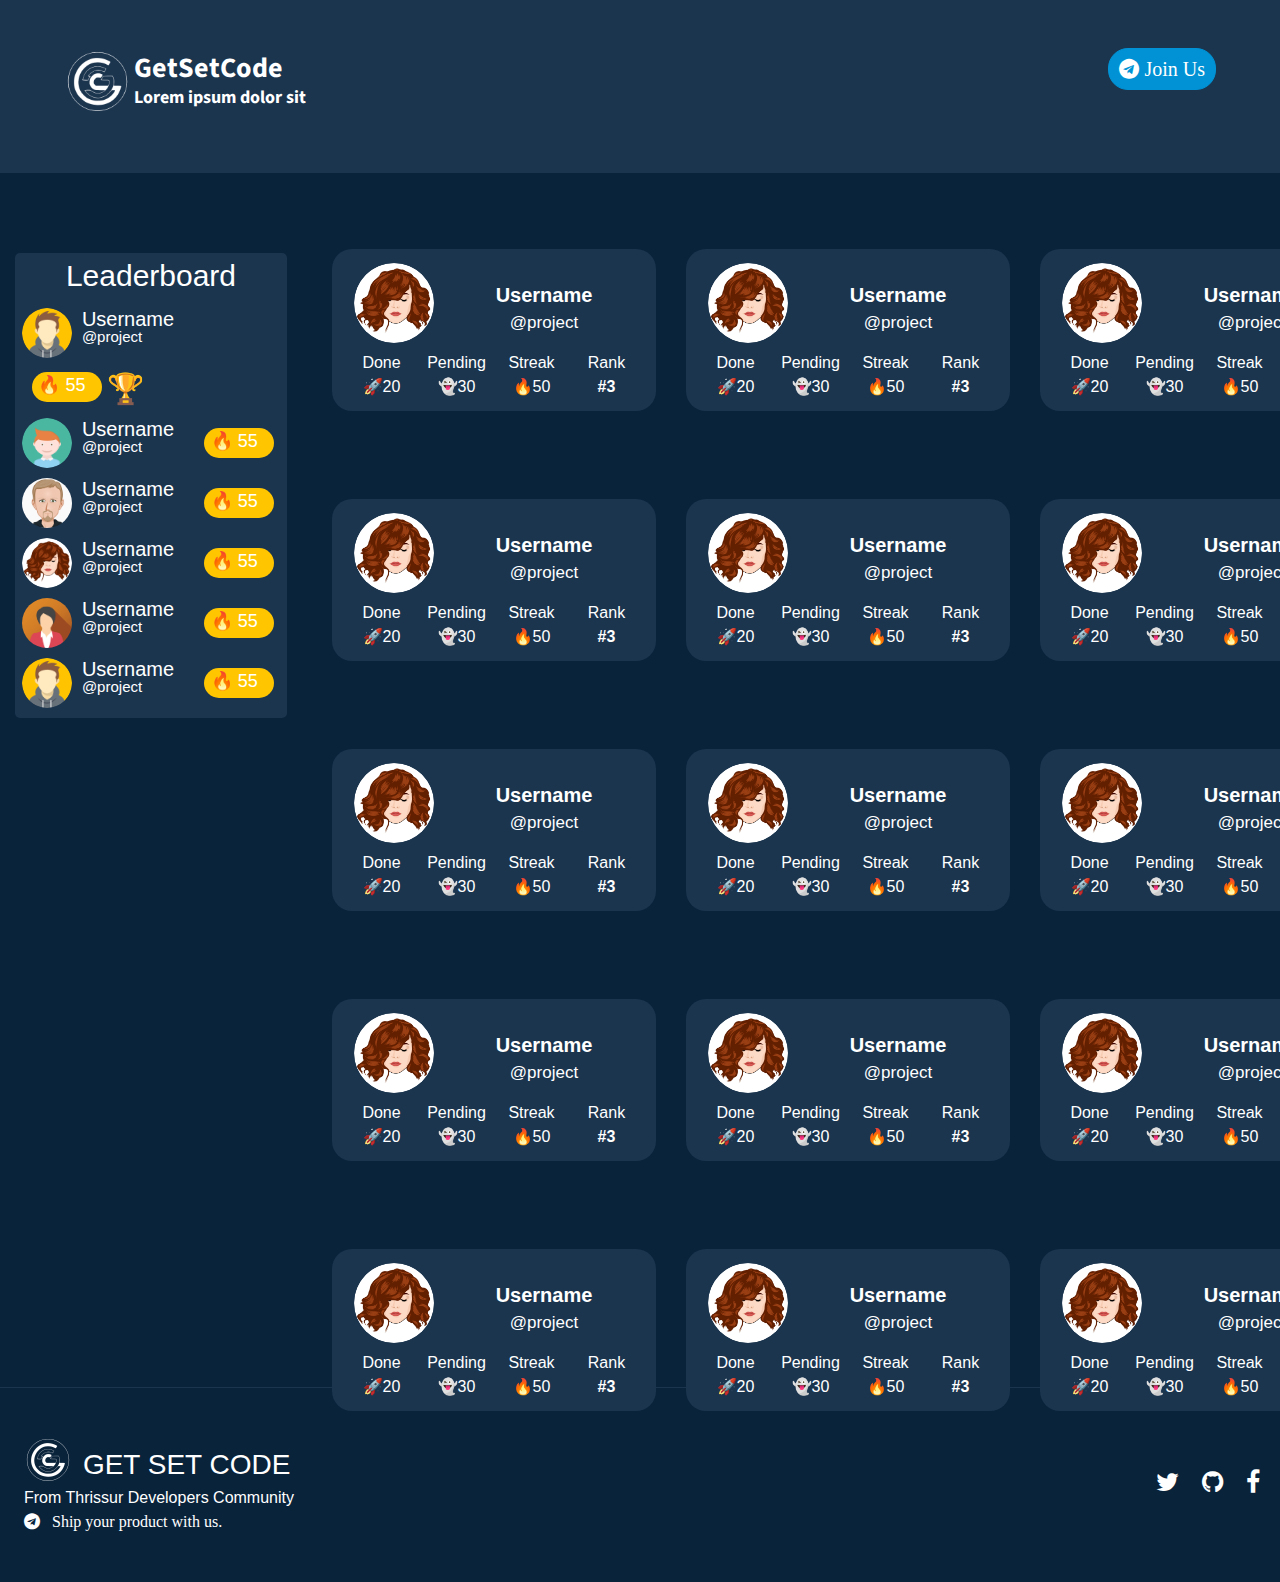
==== commit 2b57586b: "remove error in cards link" ====
--- a/index.html
+++ b/index.html
@@ -172,7 +172,7 @@
                       <td class="values-cell"><b>#3</b></td>
                     </tr>
                   </table>
-                </div><a>
+                </div></a>
 
                   <a href="pages/user.html"><div class="column card-column">
                     <table class="table-one">
@@ -198,7 +198,7 @@
                         <td class="values-cell"><b>#3</b></td>
                       </tr>
                     </table>
-                  </div><a>
+                  </div></a>
 
 
 
@@ -226,7 +226,7 @@
                           <td class="values-cell"><b>#3</b></td>
                         </tr>
                       </table>
-                    </div><a>
+                    </div></a>
 
 
               </div>
@@ -259,7 +259,7 @@
                       <td class="values-cell"><b>#3</b></td>
                     </tr>
                   </table>
-                </div><a>
+                </div></a>
 
                   <a href="pages/user.html"><div class="column card-column">
                     <table class="table-one">
@@ -285,7 +285,7 @@
                         <td class="values-cell"><b>#3</b></td>
                       </tr>
                     </table>
-                  </div><a>
+                  </div></a>
 
 
 
@@ -313,7 +313,7 @@
                           <td class="values-cell"><b>#3</b></td>
                         </tr>
                       </table>
-                    </div><a>
+                    </div></a>
 
 
               </div>
@@ -346,7 +346,7 @@
                       <td class="values-cell"><b>#3</b></td>
                     </tr>
                   </table>
-                </div><a>
+                 </div></a>
 
                   <a href="pages/user.html"><div class="column card-column">
                     <table class="table-one">
@@ -372,7 +372,7 @@
                         <td class="values-cell"><b>#3</b></td>
                       </tr>
                     </table>
-                  </div><a>
+                  </div></a>
 
 
 
@@ -400,7 +400,7 @@
                           <td class="values-cell"><b>#3</b></td>
                         </tr>
                       </table>
-                    </div><a>
+                    </div></a>
 
 
               </div>
@@ -433,7 +433,7 @@
                       <td class="values-cell"><b>#3</b></td>
                     </tr>
                   </table>
-                </div><a>
+                </div></a>
 
                   <a href="pages/user.html"><div class="column card-column">
                     <table class="table-one">
@@ -459,7 +459,7 @@
                         <td class="values-cell"><b>#3</b></td>
                       </tr>
                     </table>
-                  </div><a>
+                  </div></a>
 
 
 
@@ -487,7 +487,7 @@
                           <td class="values-cell"><b>#3</b></td>
                         </tr>
                       </table>
-                    </div><a>
+                    </div></a>
 
 
               </div>
@@ -520,7 +520,7 @@
                       <td class="values-cell"><b>#3</b></td>
                     </tr>
                   </table>
-                </div><a>
+                </div></a>
 
                   <a href="pages/user.html"><div class="column card-column">
                     <table class="table-one">
@@ -546,7 +546,7 @@
                         <td class="values-cell"><b>#3</b></td>
                       </tr>
                     </table>
-                  </div><a>
+                  </div></a>
 
 
 
@@ -574,7 +574,7 @@
                           <td class="values-cell"><b>#3</b></td>
                         </tr>
                       </table>
-                    </div><a>
+                    </div></a>
 
 
               </div>
--- a/css/index.css
+++ b/css/index.css
@@ -1,4 +1,3 @@
-
 html, body
 {
   width: 100%;
@@ -40,6 +39,18 @@
   font-family: 'Source Sans Pro', sans-serif;
 }
 
+@media screen and (max-width: 800px)
+{
+  .main-title
+  {
+    font-size: 24px;
+  }
+  .sub-title
+  {
+    font-size: 14px;
+  }
+}
+
 .join-us
 {
   float: right;
@@ -51,6 +62,13 @@
   font-size: 20px;
 }
 
+@media screen and (max-width: 800px) {
+  .join-us
+  {
+    font-size: 18px;
+  }
+}
+
 .join-us i
 {
   display: inline;
@@ -101,9 +119,11 @@
 @media screen and (max-width : 800px) {
   .social-media
   {
-    width: 100%;
-    margin-top: 0px;
-    margin-left: 100px;
+    width: 150px;
+    float: left;
+    display: block;
+    margin-top: -5px;
+    margin-left: 10px;
   }
 }
 
@@ -210,6 +230,7 @@
   height: 30px;
   text-align: center;
 }
+
 .normal-streak
 {
   margin-left: 30px;
@@ -247,9 +268,19 @@
    background: #1b354f;
 }
 
-.card-column : hover
-{
-  transform: scale(1.5);
+@media screen and (max-width : 800px){
+  .card-column
+  {
+    width: 400px;
+    display: block;
+    margin: 10px auto;
+  }
+  .table-two
+  {
+    width: 300px;
+    display: block;
+    margin: 10px auto;
+  }
 }
 
 .table-one
@@ -319,3 +350,198 @@
 /* Content Part css */
 
 /* ------------------------------------------------- */
+
+/* User Page css */
+
+.userboard
+{
+  width: 100%;
+  height: auto;
+  display: block;
+  margin: 80px 20px 10px 20px;
+  border-radius: 5px;
+  background: #1b354f;
+  overflow: auto;
+}
+
+@media screen and (max-width : 800px){
+  .left-parent{
+    width: 100%;
+  }
+  .userboard{
+    width: 95%;
+    margin-left: auto;
+    margin-right: auto;
+  }
+}
+
+.use
+{
+  margin-top: 15px;
+  text-align: center;
+  font-size: 28px;
+  font-weight: 250;
+}
+
+.user-dp
+{
+  margin: 10px auto;
+  width: 125px;
+  height: 125px;
+  border-radius: 50%;
+}
+
+.user-stat
+{
+  width: 100%;
+  margin-top: 20px;
+}
+
+.user-stat td
+{
+  text-align: center;
+  font-size: 20px;
+  height: 30px;
+}
+
+.git-connect
+{
+  text-align: center;
+  height: 40px;
+  margin-top: 20px;
+}
+
+.git-connect i
+{
+  font-size: 22px;
+  padding: 5px 10px 8px 10px;
+  border: 0.5px solid white;
+  border-radius: 20px;
+}
+
+.user-projects
+{
+  margin-top: 10px;
+  margin-left: 15px;
+  margin-bottom: 20px;
+}
+
+.user-projects div
+{
+  display: inline-block;
+  margin-top: 10px;
+  font-size: 17px;
+  border-radius: 20px;
+  padding: 3px 10px 3px 10px;
+  background: #e5a524;
+}
+
+.day-activity
+{
+  width: 70vw;
+  min-height: 75vh;
+  display: inline-block;
+  margin-top: 94px;
+  margin-left: 35px;
+  margin-right: 50px;
+}
+
+.activities-inner
+{
+  min-width: 100%;
+  display: block;
+  min-height: 100px;
+  margin-bottom: 25px;
+  border-radius: 10px;
+  background: #1b354f;
+}
+
+.board-header
+{
+  padding-top: 15px;
+  padding-left: 40px;
+  padding-bottom: 15px;
+  border-top-left-radius: 10px;
+  border-top-right-radius: 10px;
+  font-size: 22px;
+  font-weight: bold;
+  background: rgba(9, 35, 59, 0.5);
+  -webkit-box-shadow: 0px 8px 5px 0px rgba(9,35,59,1);
+  -moz-box-shadow: 0px 8px 5px 0px rgba(9,35,59,1);
+  box-shadow: 0px 8px 5px 0px rgba(9,35,59,1);
+}
+
+.list-activity
+{
+  margin-left: 20px;
+  padding-top: 15px;
+  padding-bottom: 20px;
+}
+
+.list-activity ul li
+{
+  padding-top: 8px;
+}
+
+.odometer
+{
+  width: 100%;
+  margin-top: 10px;
+  font-size: 30px;
+  text-align: center;
+  margin-bottom: 20px;
+}
+
+.odoText
+{
+  margin-top: 20px;
+  font-size: 25px;
+  width: 100%;
+  text-align: center;
+}
+
+.boards
+{
+  padding: 80px 50px 0px 50px;
+}
+
+.activity-box
+{
+  background: rgba(9, 35, 59, 0.95);
+  margin-right: 12px;
+  padding: 5px 5px 5px 5px;
+  text-align: justify;
+  font-family: "Source Sans Pro","Helvetica Neue",Helvetica,sans-serif;
+  letter-spacing: 1px;
+  border-radius: 12px;
+  margin-bottom: 20px;
+}
+
+.work-date
+{
+  width: 100%;
+  margin-top: 8px;
+  margin-bottom: 8px;
+  text-align: right;
+  padding-right: 0px;
+  font-style: oblique;
+  font-weight: bold;
+}
+
+.work-date span
+{
+  background: #e5a524;
+  padding: 5px 5px 5px 5px;
+  margin-right: 0px;
+  border-top-left-radius: 10px;
+  border-bottom-left-radius: 10px;
+}
+
+.work-time
+{
+  float: right;
+  padding-right: 5px;
+  font-size: 14px;
+  padding-top: 3px;
+  color: rgba(255, 255, 255, 0.8);
+}
